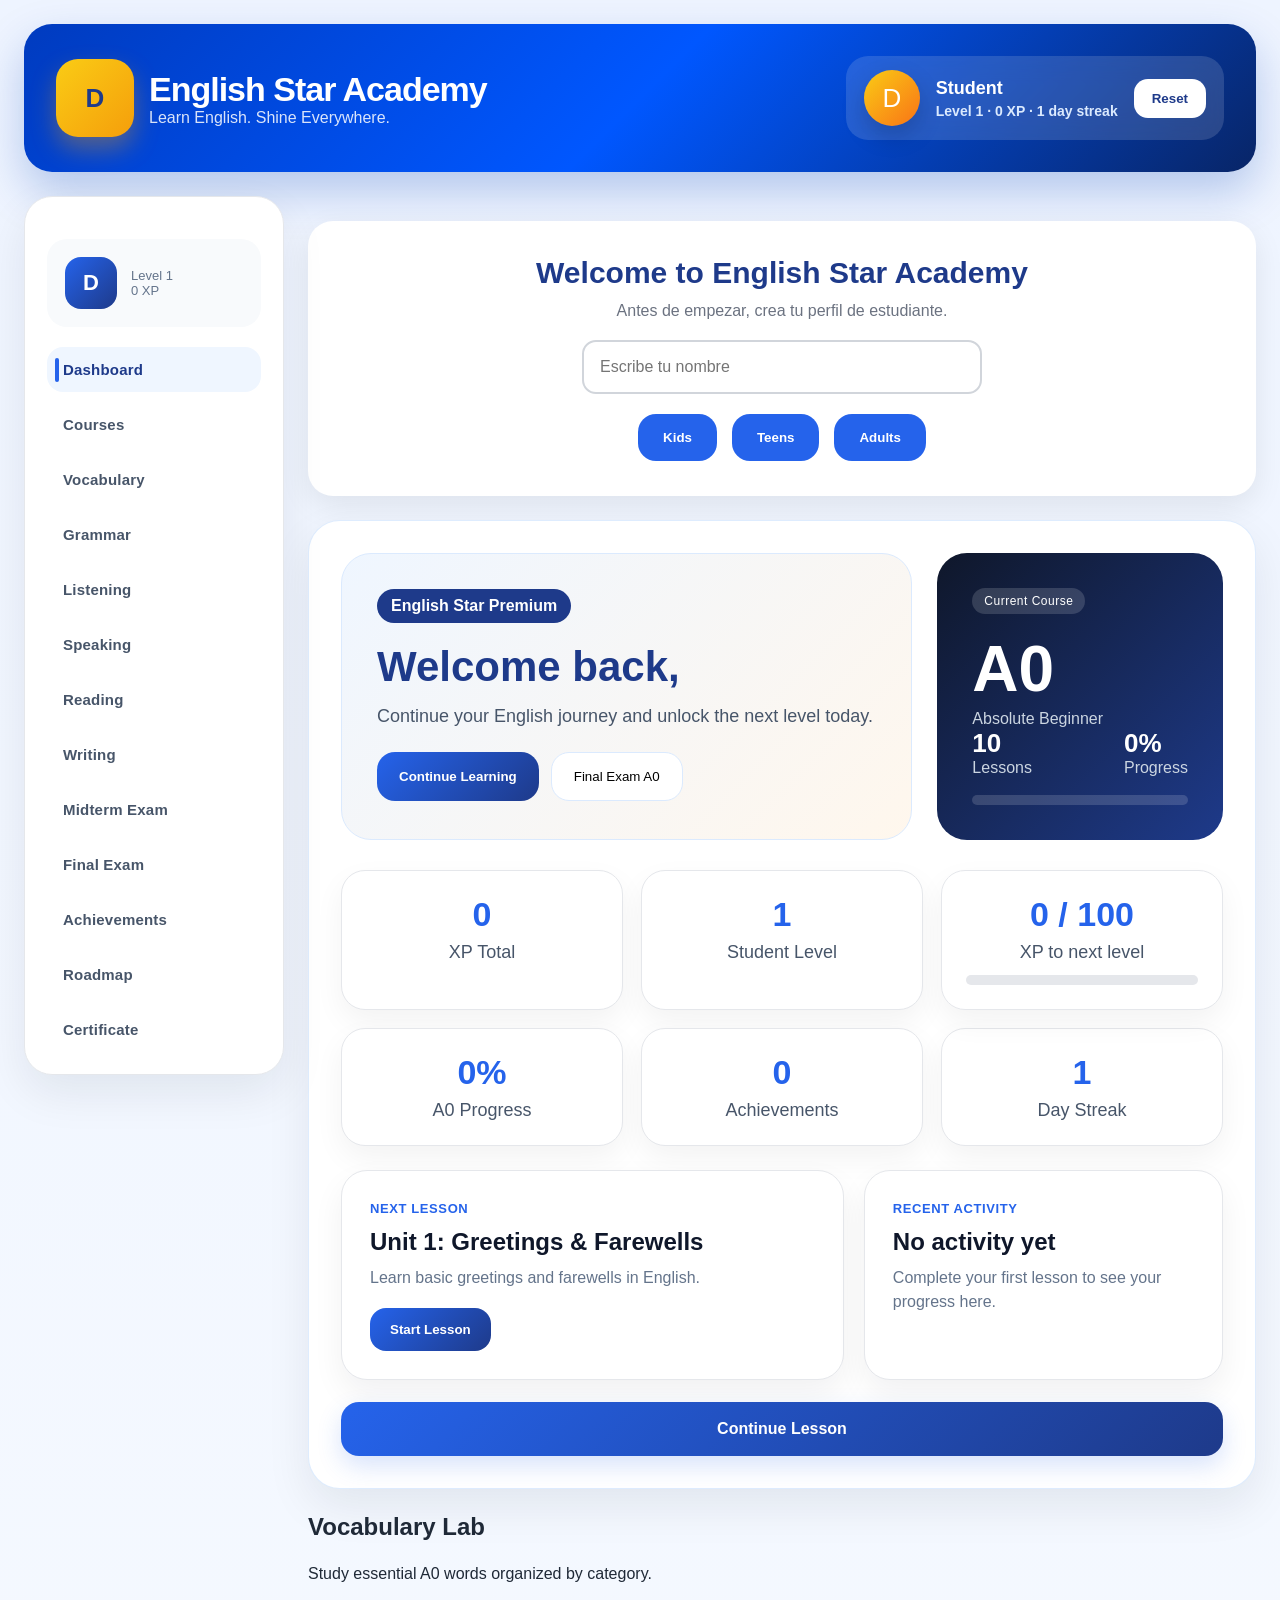
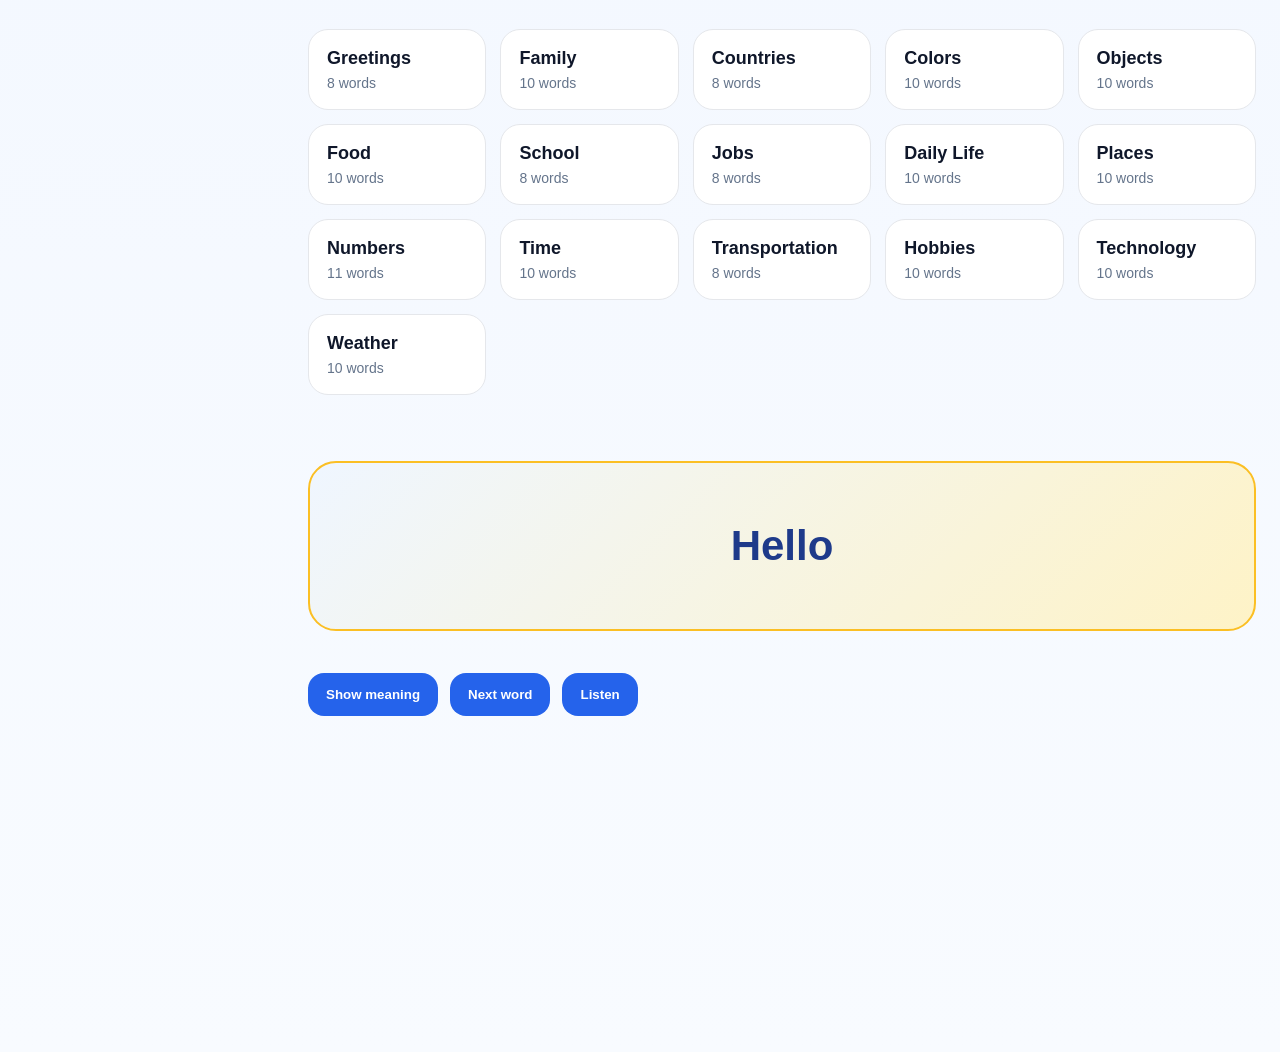
==== index-app.html @ e715fede "Maintenance Page" ====
<!DOCTYPE html>
<html lang="es">
<head>
  <meta charset="UTF-8">
  <meta name="viewport" content="width=device-width, initial-scale=1.0">
  <title>English Star Academy</title>
  <link rel="stylesheet" href="css/style.css">
</head>

<body>

<div class="app">

  <header class="header premium-header">
    <div class="logo">
      <div class="logo-icon">D</div>
      <div>
        <h1>English Star Academy</h1>
        <p>Learn English. Shine Everywhere.</p>
      </div>
    </div>

    <div class="header-profile">
      <div class="header-avatar">D</div>
      <div class="header-info">
        <h3 id="headerName">Student</h3>
        <p>
          Level <span id="headerLevel">1</span> ·
          <span id="headerXp">0</span> XP ·
          <span id="headerStreak">1</span> day streak
        </p>
      </div>

      <button class="reset-btn" onclick="resetProgress()">Reset</button>
    </div>
  </header>

  <aside class="sidebar hidden" id="mainNav">
    <div class="sidebar-student">

  <div class="student-avatar">
    D
  </div>

  <div class="student-data">
    <h3 id="sidebarStudentName">
      Student
    </h3>

    <p>
      Level
      <span id="sidebarLevel">1</span>
    </p>

    <p>
      <span id="sidebarXp">0</span>
      XP
    </p>

  </div>

</div>

    <div class="sidebar-menu">
      <button class="nav-item active" onclick="showTab('dashboard', this)">Dashboard</button>
<button class="nav-item" onclick="showTab('mainContent', this)">Courses</button>
<button class="nav-item" onclick="showTab('vocabularySection', this)">Vocabulary</button>
<button class="nav-item" onclick="showTab('grammarSection', this)">Grammar</button>
<button class="nav-item" onclick="showTab('listeningSection', this)">Listening</button>
<button class="nav-item" onclick="showTab('speakingSection', this)">Speaking</button>
<button class="nav-item" onclick="showTab('readingSection', this)">Reading</button>
<button class="nav-item" onclick="showTab('writingSection', this)">Writing</button>
<button class="nav-item" onclick="showTab('midtermSection', this)">Midterm Exam</button>
<button class="nav-item" onclick="showTab('examSection', this)">Final Exam</button>
<button class="nav-item" onclick="showTab('achievementsSection', this)">Achievements</button>
<button class="nav-item" onclick="showTab('roadmapSection', this)">Roadmap</button>
<button class="nav-item" onclick="showTab('certificateSection', this)">Certificate</button>
    </div>
  </aside>

  <section class="welcome-card" id="welcomeCard">
    <h2>Welcome to English Star Academy</h2>
    <p>Antes de empezar, crea tu perfil de estudiante.</p>

    <input type="text" id="studentName" placeholder="Escribe tu nombre">

    <div class="profile-options">
      <button onclick="createProfile('Kids')">Kids</button>
      <button onclick="createProfile('Teens')">Teens</button>
      <button onclick="createProfile('Adults')">Adults</button>
    </div>
  </section>

  <section class="dashboard-pro hidden tab-section active" id="dashboard">
    <div class="hero-banner">
      <div class="hero-content">
        <span class="hero-badge">English Star Premium</span>

        <h2>
          Welcome back,
          <span id="heroStudentName">Student</span>
        </h2>

        <p>
          Continue your English journey and unlock the next level today.
        </p>

        <div class="hero-buttons">
          <button class="hero-btn-primary" onclick="showTab('mainContent')">
            Continue Learning
          </button>

          <button class="hero-btn-secondary" onclick="showTab('examSection')">
            Final Exam A0
          </button>
        </div>
      </div>

      <div class="hero-course-card">

  <span class="course-tag">
    Current Course
  </span>

  <h3>A0</h3>

  <p class="course-level">
    Absolute Beginner
  </p>

  <div class="course-info">
    <div>
      <strong>10</strong>
      <span>Lessons</span>
    </div>

    <div>
      <strong id="courseProgress">0%</strong>
      <span>Progress</span>
    </div>
  </div>

  <div class="course-bar">
    <div id="courseBarFill"></div>
  </div>

</div>
    </div>

    <div class="dashboard-grid">
      <div class="dash-card">
        <span id="xp">0</span>
        <p>XP Total</p>
      </div>

      <div class="dash-card">
        <span id="studentLevel">1</span>
        <p>Student Level</p>
      </div>

      <div class="dash-card xp-card">
        <span id="xpToNext">0 / 100</span>
        <p>XP to next level</p>
        <div class="mini-xp-bar">
          <div id="miniXpFill"></div>
        </div>
      </div>

      <div class="dash-card">
        <span id="progress">0%</span>
        <p>A0 Progress</p>
      </div>

      <div class="dash-card">
        <span id="medals">0</span>
        <p>Achievements</p>
      </div>

      <div class="dash-card">
        <span id="streak">1</span>
        <p>Day Streak</p>
      </div>
    </div>
<div class="dashboard-bottom">

  <div class="next-lesson-card">
    <span class="section-label">Next Lesson</span>
    <h3 id="nextLessonTitle">Unit 1: Greetings & Farewells</h3>
    <p id="nextLessonObjective">
      Aprender a saludar y despedirse en inglés.
    </p>

    <button onclick="openNextLesson()">
      Start Lesson
    </button>
  </div>

  <div class="activity-card">
    <span class="section-label">Recent Activity</span>
    <h3 id="activityTitle">No activity yet</h3>
    <p id="activityText">
      Complete your first lesson to see your progress here.
    </p>
  </div>

</div>
    <button class="continue-btn" onclick="openNextLesson()">
      Continue Lesson
    </button>
  </section>

  <main class="content hidden tab-section" id="mainContent">
    <section class="lessons" id="lessonList"></section>

    <section class="lesson-view" id="lessonView">
      <h2>Selecciona una unidad</h2>
      <p>Comienza con la primera unidad del Nivel A0.</p>
    </section>
  </main>

  <h2>Vocabulary Lab</h2>
<p>Study essential A0 words organized by category.</p>

<div class="vocabulary-categories" id="vocabularyCategories"></div>

<div class="flashcard" id="flashcard">
  <h3 id="flashEnglish">Hello</h3>
  <p id="flashSpanish" class="hidden">Hola</p>
</div>

<div class="flash-actions">
  <button onclick="showMeaning()">Show meaning</button>
  <button onclick="nextWord()">Next word</button>
  <button onclick="speak(currentWord.english)">Listen</button>
</div>

  <section class="grammar-section hidden tab-section" id="grammarSection">
    <h2>Grammar Lab</h2>
    <p>Estudia la gramática básica del Nivel A0 con ejemplos claros.</p>

    <div class="grammar-card">
      <h3 id="grammarUnit">Unit 1</h3>
      <h2 id="grammarTopic">Greetings</h2>
      <div id="grammarExamples"></div>

      <button class="grammar-btn" onclick="playGrammarExample()">
        Escuchar ejemplo
      </button>

      <button class="grammar-btn" onclick="nextGrammar()">
        Siguiente gramática
      </button>
    </div>
  </section>

  <section class="listening-section hidden tab-section" id="listeningSection">
    <h2>Listening Lab</h2>
    <p>Escucha mini conversaciones y responde preguntas.</p>

    <div class="listening-card">
      <h3 id="listeningTitle">Listening 1</h3>
      <p class="listening-script" id="listeningText">
        Hello. My name is Tom.
      </p>

      <button class="listen-btn" onclick="playListening()">
        Escuchar audio
      </button>

      <div class="listening-quiz">
        <h3 id="listeningQuestion">What is his name?</h3>
        <div id="listeningOptions"></div>
        <p id="listeningResult" class="result"></p>
      </div>
    </div>
  </section>

  <section class="speaking-section hidden tab-section" id="speakingSection">
    <h2>Speaking Lab</h2>
    <p>Practica tu pronunciación.</p>

    <div class="speaking-card">
      <h3>Pronuncia:</h3>

      <h2 id="speakingPhrase">
        Hello, my name is Tom.
      </h2>

      <button onclick="startSpeaking()">
        Iniciar micrófono
      </button>

      <p id="speechResult">
        Presiona el botón para comenzar.
      </p>
    </div>
  </section>

  <section class="reading-section hidden tab-section" id="readingSection">
    <h2>Reading Lab</h2>
    <p>Lee textos cortos y responde preguntas de comprensión.</p>

    <div class="reading-card">
      <h3 id="readingTitle">Reading 1</h3>

      <p class="reading-text" id="readingText">
        Hello. My name is Anna. I am a student.
      </p>

      <h3 id="readingQuestion">What is her name?</h3>
      <div id="readingOptions"></div>
      <p id="readingResult" class="result"></p>
    </div>
  </section>

  <section class="writing-section hidden tab-section" id="writingSection">
    <h2>Writing Lab</h2>
    <p>Practica escritura con ejercicios guiados.</p>

    <div class="writing-card">
      <h3 id="writingTitle">Writing 1</h3>

      <p id="writingPrompt">
        Complete: _____ morning.
      </p>

      <input
        type="text"
        id="writingInput"
        placeholder="Escribe tu respuesta aquí"
      >

      <button class="writing-btn" onclick="checkWritingAnswer()">
        Verificar
      </button>

      <p id="writingResult" class="result"></p>
    </div>
  </section>

  <section
class="tab-section hidden" id="midtermSection">

  <div class="section-header">
    <h2>Midterm Exam A0</h2>
    <p>
      Evaluate Units 1–7.
    </p>
  </div>

  <div id="midtermContainer"></div>
  <div class="midterm-summary">
  <button class="primary-btn" onclick="finishMidterm()">
    Finish Midterm
  </button>

  <h3 id="midtermFinalResult"></h3>
</div>
  <div class="midterm-summary">

  <button
  class="primary-btn"
  onclick="finishMidterm()">

    Finish Midterm

  </button>

  <h3 id="midtermFinalResult"></h3>

</div>

</section>

  <section class="exam-section hidden tab-section" id="examSection">
    <h2>Final Exam A0</h2>
    <p>Demuestra que dominas el nivel A0.</p>

    <div class="exam-card">
      <h3 id="examSkill">Vocabulary</h3>

      <p id="examQuestion">
        What does "Hello" mean?
      </p>

      <div id="examOptions"></div>

      <input
        type="text"
        id="examInput"
        class="hidden"
        placeholder="Escribe tu respuesta aquí"
      >

      <button class="exam-btn hidden" id="examCheckBtn" onclick="checkExamInput()">
        Verificar
      </button>

      <p id="examResult" class="result"></p>

      <button class="exam-btn" onclick="nextExamQuestion()">
        Siguiente pregunta
      </button>
    </div>

    <div class="exam-score" id="examScoreBox">
      Score: 0 / 0
    </div>
  </section>

  <section class="achievements hidden tab-section" id="achievementsSection">
    <h2>Achievements</h2>
    <p>Tus recompensas aparecerán aquí mientras avanzas.</p>

    <div class="medal-list" id="medalList">
      <div class="empty-medals">
        Todavía no tienes logros. Completa tu primera unidad.
      </div>
    </div>
  </section>

  <section class="level-roadmap hidden tab-section" id="roadmapSection">
    <h2>Learning Roadmap</h2>
    <p>Avanza desde cero hasta nivel avanzado.</p>

    <div class="roadmap-grid">
      <div class="roadmap-card active">
        <h3>A0</h3>
        <p>Absolute Beginner</p>
        <span>Disponible</span>
      </div>

      <div class="roadmap-card locked">
        <h3>A1</h3>
        <p>Beginner</p>
        <span>Bloqueado</span>
      </div>

      <div class="roadmap-card locked">
        <h3>A2</h3>
        <p>Elementary</p>
        <span>Bloqueado</span>
      </div>

      <div class="roadmap-card locked">
        <h3>B1</h3>
        <p>Intermediate</p>
        <span>Bloqueado</span>
      </div>

      <div class="roadmap-card locked">
        <h3>B2</h3>
        <p>Upper Intermediate</p>
        <span>Bloqueado</span>
      </div>

      <div class="roadmap-card locked">
        <h3>C1</h3>
        <p>Advanced</p>
        <span>Bloqueado</span>
      </div>
    </div>
  </section>

  <section class="certificate-section hidden tab-section" id="certificateSection">
    <h2>Certificate A0</h2>
    <p>Cuando completes el nivel A0, podrás generar tu certificado.</p>

    <div class="certificate-card" id="certificateCard">
      <h1>English Star Academy</h1>
      <h2>Certificate of Completion</h2>

      <p>This certificate is proudly presented to</p>

      <h3 id="certificateName">Student Name</h3>

      <p>for completing</p>

      <h2>Level A0 - Absolute Beginner</h2>

      <p class="certificate-date" id="certificateDate"></p>

      <h4>Learn English. Shine Everywhere.</h4>
    </div>

    <button class="certificate-btn" onclick="downloadCertificate()">
      Descargar certificado
    </button>
  </section>

</div>

<script src="levels/a0/vocabulary.js"></script>
<script src="levels/a0/grammar.js"></script>
<script src="levels/a0/audio.js"></script>
<script src="levels/a0/quizzes.js"></script>
<script src="levels/a0/lessons.js"></script>
<script src="js/script.js"></script>

</body>
</html>
---- css/style.css ----
* {
  margin: 0;
  padding: 0;
  box-sizing: border-box;
  font-family: 'Segoe UI', sans-serif;
}

body {
  background: #f4f7ff;
  color: #1f2937;
}

.app {
  max-width: 1200px;
  margin: auto;
  padding: 20px;
}

.header {
  background: linear-gradient(135deg,#1d4ed8,#1e3a8a);
  color: white;
  padding: 25px;
  border-radius: 24px;
  display: flex;
  justify-content: space-between;
  align-items: center;
}

.logo {
  display: flex;
  align-items: center;
  gap: 15px;
}

.logo-icon {
  width: 70px;
  height: 70px;
  background: #fbbf24;
  color: #1e3a8a;
  border-radius: 20px;
  display: grid;
  place-items: center;
  font-size: 26px;
  font-weight: bold;
}

.logo h1 {
  font-size: 30px;
}

.logo p {
  opacity: 0.85;
}

.hero {
  margin-top: 25px;
  background: white;
  padding: 30px;
  border-radius: 25px;
  box-shadow: 0 10px 30px rgba(0,0,0,0.08);
}

.hero h2 {
  font-size: 32px;
  color: #1e3a8a;
}

.hero p {
  margin-top: 10px;
  color: #6b7280;
}

.stats {
  display: grid;
  grid-template-columns: repeat(3, 1fr);
  gap: 15px;
  margin-top: 25px;
}

.stats div {
  background: #eef2ff;
  padding: 20px;
  border-radius: 18px;
  text-align: center;
}

.stats span {
  font-size: 28px;
  font-weight: bold;
  color: #2563eb;
}

.level-card {
  margin-top: 25px;
  background: #111827;
  color: white;
  padding: 25px;
  border-radius: 25px;
}

.progress-bar {
  margin-top: 15px;
  height: 14px;
  background: #374151;
  border-radius: 20px;
  overflow: hidden;
}

#progressFill {
  width: 0%;
  height: 100%;
  background: #fbbf24;
  transition: 0.4s;
}

.content {
  margin-top: 25px;
  display: grid;
  grid-template-columns: 350px 1fr;
  gap: 20px;
}

.lessons,
.lesson-view {
  background: white;
  padding: 25px;
  border-radius: 25px;
  box-shadow: 0 10px 30px rgba(0,0,0,0.08);
}

.lesson-btn {
  width: 100%;
  border: none;
  background: #f3f4f6;
  padding: 18px;
  margin-bottom: 12px;
  border-radius: 16px;
  text-align: left;
  cursor: pointer;
  transition: 0.3s;
}

.lesson-btn:hover {
  background: #dbeafe;
  transform: translateY(-2px);
}

.lesson-btn.completed {
  background: #dcfce7;
}

.lesson-btn.locked {
  background: #e5e7eb;
  opacity: 0.6;
  cursor: not-allowed;
}

.lesson-view h2 {
  color: #1e3a8a;
  margin-bottom: 10px;
}

.tag {
  display: inline-block;
  background: #dbeafe;
  color: #1e3a8a;
  padding: 8px 12px;
  border-radius: 12px;
  margin: 5px;
  font-weight: bold;
}

.audio-btn,
.action-btn {
  border: none;
  padding: 14px 20px;
  border-radius: 14px;
  margin-top: 15px;
  cursor: pointer;
  font-weight: bold;
}

.audio-btn {
  background: #fbbf24;
  color: #1e3a8a;
}

.action-btn {
  background: #2563eb;
  color: white;
}

.quiz {
  margin-top: 25px;
}

.option {
  display: block;
  width: 100%;
  padding: 15px;
  margin: 10px 0;
  background: #f3f4f6;
  border: 2px solid transparent;
  border-radius: 15px;
  cursor: pointer;
  text-align: left;
}

.option:hover {
  border-color: #2563eb;
}

.result {
  margin-top: 15px;
  font-weight: bold;
}

.medal-box {
  margin-top: 20px;
  background: #fffbeb;
  padding: 18px;
  border-radius: 18px;
  color: #92400e;
}

@media (max-width: 850px) {
  .content {
    grid-template-columns: 1fr;
  }

  .stats {
    grid-template-columns: 1fr;
  }

  .logo h1 {
    font-size: 22px;
  }
}

.hidden {
  display: none;
}

.reset-btn {
  border: none;
  background: white;
  color: #1e3a8a;
  padding: 12px 18px;
  border-radius: 14px;
  font-weight: bold;
  cursor: pointer;
}

.header {
  display: flex;
  justify-content: space-between;
  align-items: center;
}

.welcome-card {
  margin-top: 25px;
  background: white;
  padding: 35px;
  border-radius: 25px;
  box-shadow: 0 10px 30px rgba(0,0,0,0.08);
  text-align: center;
}

.welcome-card h2 {
  color: #1e3a8a;
  font-size: 30px;
}

.welcome-card p {
  color: #6b7280;
  margin: 12px 0 20px;
}

.welcome-card input {
  width: 100%;
  max-width: 400px;
  padding: 16px;
  border-radius: 14px;
  border: 2px solid #d1d5db;
  outline: none;
  font-size: 16px;
}

.profile-options {
  margin-top: 20px;
  display: flex;
  justify-content: center;
  gap: 15px;
  flex-wrap: wrap;
}

.profile-options button {
  border: none;
  background: #2563eb;
  color: white;
  padding: 16px 25px;
  border-radius: 18px;
  font-weight: bold;
  cursor: pointer;
  transition: 0.3s;
}

.profile-options button:hover {
  background: #1e3a8a;
  transform: translateY(-3px);
}

.dashboard-pro {
  margin-top: 25px;
  background: white;
  padding: 30px;
  border-radius: 28px;
  box-shadow: 0 15px 40px rgba(0,0,0,0.08);
}

.nova-card {
    background: linear-gradient(135deg,#fff7ed,#eff6ff);
    border-radius: 30px;
    padding: 35px;
    display: flex;
    align-items: center;
    gap: 25px;
    border: 1px solid #dbeafe;
    box-shadow: 0 18px 40px rgba(0,0,0,0.08);
}

.nova-avatar {
    width: 110px;
    height: 110px;
    border-radius: 28px;
    background: linear-gradient(135deg,#facc15,#f97316);
    display: flex;
    align-items: center;
    justify-content: center;
    font-size: 55px;
    box-shadow: 0 15px 35px rgba(250,204,21,0.3);
}

.nova-card h2 {
    font-size: 42px;
    color: #1e3a8a;
}

.nova-message {
    font-size: 20px;
    color: #92400e;
    font-weight: bold;
}

.dashboard-grid {
  margin-top: 22px;
  display: grid;
  grid-template-columns: repeat(4, 1fr);
  gap: 18px;
}

.dash-card {
    background: white;
    border-radius: 24px;
    padding: 28px;
    border: 1px solid #e5e7eb;
    box-shadow: 0 12px 30px rgba(0,0,0,0.05);
    text-align: center;
    transition: 0.3s;
}

.dash-card:hover {
    transform: translateY(-5px);
    box-shadow: 0 18px 40px rgba(0,0,0,0.08);
}

.dash-card span {
    font-size: 48px;
    font-weight: 800;
    color: #2563eb;
    display: block;
    margin-bottom: 8px;
}

.dash-card p {
    font-size: 18px;
    color: #475569;
}

.continue-btn {
  margin-top: 22px;
  width: 100%;
  border: none;
  background: linear-gradient(135deg, #2563eb, #1e3a8a);
  color: white;
  padding: 18px;
  border-radius: 18px;
  font-weight: bold;
  cursor: pointer;
  font-size: 16px;
}

.continue-btn:hover {
  transform: translateY(-2px);
}

@media (max-width: 850px) {
  .dashboard-grid {
    grid-template-columns: 1fr 1fr;
  }

  .nova-card {
    flex-direction: column;
    text-align: center;
  }
}

.achievements {
  margin-top: 25px;
  background: white;
  padding: 28px;
  border-radius: 28px;
  box-shadow: 0 15px 40px rgba(0,0,0,0.08);
}

.achievements h2 {
  color: #1e3a8a;
  margin-bottom: 8px;
}

.achievements p {
  color: #6b7280;
  margin-bottom: 18px;
}

.medal-list {
  display: grid;
  grid-template-columns: repeat(3, 1fr);
  gap: 15px;
}

.medal-item {
  background: linear-gradient(135deg, #fffbeb, #fef3c7);
  padding: 18px;
  border-radius: 20px;
  border: 1px solid #fde68a;
  color: #92400e;
  font-weight: bold;
}

.empty-medals {
  background: #f3f4f6;
  padding: 18px;
  border-radius: 18px;
  color: #6b7280;
  grid-column: 1 / -1;
}

@media (max-width: 850px) {
  .medal-list {
    grid-template-columns: 1fr;
  }
}

.level-roadmap {
  margin-top: 25px;
  background: white;
  padding: 28px;
  border-radius: 28px;
  box-shadow: 0 15px 40px rgba(0,0,0,0.08);
}

.level-roadmap h2 {
  color: #1e3a8a;
  margin-bottom: 8px;
}

.level-roadmap p {
  color: #6b7280;
  margin-bottom: 18px;
}

.roadmap-grid {
  display: grid;
  grid-template-columns: repeat(3, 1fr);
  gap: 18px;
}

.roadmap-card {
  padding: 22px;
  border-radius: 22px;
  border: 1px solid #e5e7eb;
  background: #f8fafc;
}

.roadmap-card h3 {
  color: #1e3a8a;
  margin-bottom: 8px;
}

.roadmap-card span {
  display: inline-block;
  margin-top: 10px;
  background: #e5e7eb;
  color: #374151;
  padding: 7px 12px;
  border-radius: 999px;
  font-size: 13px;
  font-weight: bold;
}

.roadmap-card.active {
  background: linear-gradient(135deg, #eff6ff, #fef3c7);
  border-color: #fbbf24;
}

.roadmap-card.active span {
  background: #fbbf24;
  color: #1e3a8a;
}

.roadmap-card.locked {
  opacity: 0.65;
}

@media (max-width: 850px) {
  .roadmap-grid {
    grid-template-columns: 1fr;
  }
}

.main-nav {
    margin-top: 20px;
    background: white;
    padding: 18px;
    border-radius: 24px;
    box-shadow: 0 12px 35px rgba(0,0,0,0.08);
    display: flex;
    gap: 12px;
    overflow-x: auto;
    align-items: center;
}

.main-nav a,
.main-nav button {
    text-decoration: none;
    background: #f8fafc;
    color: #1e3a8a;
    padding: 14px 20px;
    border-radius: 16px;
    font-weight: 700;
    white-space: nowrap;
    transition: all 0.3s ease;
    border: 1px solid #e5e7eb;
    cursor: pointer;
}

.main-nav a:hover {
  background: #2563eb;
  color: white;
}

.vocabulary-section {
  margin-top: 25px;
  background: white;
  padding: 28px;
  border-radius: 28px;
  box-shadow: 0 15px 40px rgba(0,0,0,0.08);
}

.vocabulary-section h2 {
  color: #1e3a8a;
}

.vocabulary-section p {
  color: #6b7280;
  margin-top: 8px;
}

.flashcard {
  margin-top: 20px;
  min-height: 170px;
  background: linear-gradient(135deg, #eff6ff, #fef3c7);
  border: 2px solid #fbbf24;
  border-radius: 28px;
  display: grid;
  place-items: center;
  text-align: center;
  padding: 25px;
}

.flashcard h3 {
  font-size: 42px;
  color: #1e3a8a;
}

.flashcard p {
  font-size: 28px;
  color: #92400e;
  font-weight: bold;
}

.flash-actions {
  margin-top: 18px;
  display: flex;
  gap: 12px;
  flex-wrap: wrap;
}

.flash-actions button {
  border: none;
  background: #2563eb;
  color: white;
  padding: 14px 18px;
  border-radius: 16px;
  font-weight: bold;
  cursor: pointer;
}

.flash-actions button:hover {
  background: #1e3a8a;
}

.listening-section {
  margin-top: 25px;
  background: white;
  padding: 28px;
  border-radius: 28px;
  box-shadow: 0 15px 40px rgba(0,0,0,0.08);
}

.listening-section h2 {
  color: #1e3a8a;
}

.listening-section p {
  color: #6b7280;
  margin-top: 8px;
}

.listening-card {
  margin-top: 20px;
  background: linear-gradient(135deg, #eff6ff, #f8fafc);
  padding: 25px;
  border-radius: 24px;
  border: 1px solid #dbeafe;
}

.listening-script {
  background: white;
  padding: 18px;
  border-radius: 18px;
  font-size: 20px;
  color: #1f2937 !important;
  margin: 15px 0;
}

.listen-btn {
  border: none;
  background: #fbbf24;
  color: #1e3a8a;
  padding: 14px 20px;
  border-radius: 16px;
  font-weight: bold;
  cursor: pointer;
}

.listening-quiz {
  margin-top: 22px;
}

.listening-option {
  display: block;
  width: 100%;
  padding: 15px;
  margin-top: 10px;
  background: white;
  border: 2px solid #e5e7eb;
  border-radius: 16px;
  cursor: pointer;
  text-align: left;
  font-weight: bold;
}

.listening-option:hover {
  border-color: #2563eb;
}

.speaking-section {
  margin-top: 25px;
  background: white;
  padding: 28px;
  border-radius: 28px;
  box-shadow: 0 15px 40px rgba(0,0,0,0.08);
}

.speaking-card {
  margin-top: 20px;
  padding: 25px;
  border-radius: 24px;
  background: linear-gradient(135deg,#ecfeff,#eff6ff);
}

.speaking-card h2 {
  color: #1e3a8a;
  margin: 15px 0;
}

.speaking-card button {
  border: none;
  background: #2563eb;
  color: white;
  padding: 14px 18px;
  border-radius: 16px;
  cursor: pointer;
  font-weight: bold;
}

.certificate-section {
  margin-top: 25px;
  background: white;
  padding: 28px;
  border-radius: 28px;
  box-shadow: 0 15px 40px rgba(0,0,0,0.08);
}

.certificate-section h2 {
  color: #1e3a8a;
}

.certificate-card {
  margin-top: 20px;
  background: linear-gradient(135deg, #eff6ff, #fffbeb);
  border: 4px solid #fbbf24;
  border-radius: 28px;
  padding: 40px;
  text-align: center;
  color: #1e3a8a;
}

.certificate-card h1 {
  font-size: 34px;
  margin-bottom: 10px;
}

.certificate-card h3 {
  font-size: 32px;
  color: #92400e;
  margin: 18px 0;
}

.certificate-date {
  margin-top: 20px;
  font-weight: bold;
}

.certificate-btn {
  margin-top: 18px;
  border: none;
  background: #2563eb;
  color: white;
  padding: 15px 22px;
  border-radius: 16px;
  font-weight: bold;
  cursor: pointer;
}

.certificate-btn:hover {
  background: #1e3a8a;
}

@media print {
  body * {
    visibility: hidden;
  }

  #certificateCard,
  #certificateCard * {
    visibility: visible;
  }

  #certificateCard {
    position: absolute;
    left: 0;
    top: 0;
    width: 100%;
  }
}

.xp-card {
  position: relative;
}

.mini-xp-bar {
  margin-top: 12px;
  height: 10px;
  background: #e5e7eb;
  border-radius: 999px;
  overflow: hidden;
}

#miniXpFill {
  height: 100%;
  width: 0%;
  background: #fbbf24;
  transition: 0.4s;
}

.lesson-view h3 {
  margin-top: 22px;
  color: #1e3a8a;
}

.lesson-view ul {
  margin-top: 10px;
  padding-left: 22px;
}

.lesson-view li {
  margin-bottom: 8px;
}

.reading-box {
  background: #f8fafc;
  padding: 18px;
  border-radius: 18px;
  border-left: 5px solid #2563eb;
  color: #1f2937 !important;
  font-size: 18px;
}

.grammar-section {
  margin-top: 25px;
  background: white;
  padding: 28px;
  border-radius: 28px;
  box-shadow: 0 15px 40px rgba(0,0,0,0.08);
}

.grammar-section h2 {
  color: #1e3a8a;
}

.grammar-section p {
  color: #6b7280;
  margin-top: 8px;
}

.grammar-card {
  margin-top: 20px;
  padding: 25px;
  border-radius: 24px;
  background: linear-gradient(135deg, #f8fafc, #eff6ff);
  border: 1px solid #dbeafe;
}

.grammar-example {
  background: white;
  padding: 15px;
  border-radius: 16px;
  margin-top: 10px;
  font-weight: bold;
  color: #1f2937;
}

.grammar-btn {
  margin-top: 15px;
  margin-right: 10px;
  border: none;
  background: #2563eb;
  color: white;
  padding: 14px 18px;
  border-radius: 16px;
  font-weight: bold;
  cursor: pointer;
}

.grammar-btn:hover {
  background: #1e3a8a;
}
.reading-section {
  margin-top: 25px;
  background: white;
  padding: 28px;
  border-radius: 28px;
  box-shadow: 0 15px 40px rgba(0,0,0,0.08);
}

.reading-section h2 {
  color: #1e3a8a;
}

.reading-section p {
  color: #6b7280;
  margin-top: 8px;
}

.reading-card {
  margin-top: 20px;
  padding: 25px;
  border-radius: 24px;
  background: linear-gradient(135deg, #f8fafc, #eff6ff);
  border: 1px solid #dbeafe;
}

.reading-text {
  background: white;
  padding: 18px;
  border-radius: 18px;
  color: #1f2937 !important;
  font-size: 20px;
  line-height: 1.6;
  margin: 15px 0;
}

.reading-option {
  display: block;
  width: 100%;
  padding: 15px;
  margin-top: 10px;
  background: white;
  border: 2px solid #e5e7eb;
  border-radius: 16px;
  cursor: pointer;
  text-align: left;
  font-weight: bold;
}

.reading-option:hover {
  border-color: #2563eb;
}
.tab-section {
  display: none;
}

.tab-section.active {
  display: block;
}

.main-nav button {
  border: none;
  background: #f3f4f6;
  color: #1e3a8a;
  padding: 12px 16px;
  border-radius: 14px;
  font-weight: bold;
  white-space: nowrap;
  cursor: pointer;
  transition: 0.3s;
}

.main-nav button:hover {
  background: #2563eb;
  color: white;
}
.module-box {
  margin-bottom: 22px;
  padding: 18px;
  background: #f8fafc;
  border-radius: 22px;
  border: 1px solid #e5e7eb;
}

.module-box h3 {
  color: #1e3a8a;
  margin-bottom: 14px;
}

.writing-section {
  margin-top: 25px;
  background: white;
  padding: 28px;
  border-radius: 28px;
  box-shadow: 0 15px 40px rgba(0,0,0,0.08);
}

.writing-section h2 {
  color: #1e3a8a;
}

.writing-section p {
  color: #6b7280;
  margin-top: 8px;
}

.writing-card {
  margin-top: 20px;
  padding: 25px;
  border-radius: 24px;
  background: linear-gradient(135deg, #f8fafc, #eff6ff);
  border: 1px solid #dbeafe;
}

#writingPrompt {
  background: white;
  padding: 18px;
  border-radius: 18px;
  color: #1f2937;
  font-size: 20px;
  font-weight: bold;
  margin: 15px 0;
}

#writingInput {
  width: 100%;
  padding: 16px;
  border-radius: 16px;
  border: 2px solid #e5e7eb;
  outline: none;
  font-size: 16px;
}

#writingInput:focus {
  border-color: #2563eb;
}

.writing-btn {
  margin-top: 15px;
  border: none;
  background: #2563eb;
  color: white;
  padding: 14px 18px;
  border-radius: 16px;
  font-weight: bold;
  cursor: pointer;
}

.writing-btn:hover {
  background: #1e3a8a;
}
.exam-section {
  margin-top: 25px;
  background: white;
  padding: 28px;
  border-radius: 28px;
  box-shadow: 0 15px 40px rgba(0,0,0,0.08);
}

.exam-section h2 {
  color: #1e3a8a;
}

.exam-card {
  margin-top: 20px;
  padding: 25px;
  border-radius: 24px;
  background: linear-gradient(135deg, #f8fafc, #eff6ff);
  border: 1px solid #dbeafe;
}

#examQuestion {
  background: white;
  padding: 18px;
  border-radius: 18px;
  color: #1f2937;
  font-size: 20px;
  font-weight: bold;
  margin: 15px 0;
}

.exam-option {
  display: block;
  width: 100%;
  padding: 15px;
  margin-top: 10px;
  background: white;
  border: 2px solid #e5e7eb;
  border-radius: 16px;
  cursor: pointer;
  text-align: left;
  font-weight: bold;
}

.exam-option:hover {
  border-color: #2563eb;
}

#examInput {
  width: 100%;
  padding: 16px;
  border-radius: 16px;
  border: 2px solid #e5e7eb;
  outline: none;
  font-size: 16px;
}

.exam-btn {
  margin-top: 15px;
  margin-right: 10px;
  border: none;
  background: #2563eb;
  color: white;
  padding: 14px 18px;
  border-radius: 16px;
  font-weight: bold;
  cursor: pointer;
}

.exam-score {
  margin-top: 18px;
  background: #fffbeb;
  color: #92400e;
  padding: 18px;
  border-radius: 18px;
  font-weight: bold;
}

/* =========================
   PREMIUM DESIGN V2
========================= */

body {
  background: linear-gradient(180deg, #eef4ff 0%, #f8fbff 100%);
}

.app {
  max-width: 1350px;
  padding: 28px;
}

/* HEADER PREMIUM */
.header {
  background: linear-gradient(135deg, #003bbf, #0057ff, #082567);
  padding: 32px;
  border-radius: 28px;
  box-shadow: 0 20px 45px rgba(0, 64, 180, 0.25);
}

.logo-icon {
  width: 78px;
  height: 78px;
  border-radius: 22px;
  background: linear-gradient(135deg, #facc15, #f59e0b);
  box-shadow: 0 12px 25px rgba(245, 158, 11, 0.35);
}

.logo h1 {
  font-size: 34px;
  letter-spacing: -1px;
}

/* NAV PREMIUM */
.main-nav {
  margin-top: -10px;
  background: white;
  padding: 18px;
  border-radius: 0 0 28px 28px;
  box-shadow: 0 18px 35px rgba(15, 23, 42, 0.12);
  display: flex;
  gap: 12px;
  overflow-x: auto;
}

.main-nav button,
.main-nav a {
  border: 1px solid #dbeafe;
  background: #ffffff;
  color: #1e3a8a;
  padding: 14px 20px;
  border-radius: 16px;
  font-weight: 800;
  min-width: 120px;
  cursor: pointer;
  box-shadow: 0 8px 18px rgba(30, 58, 138, 0.06);
}

.main-nav button:hover,
.main-nav a:hover {
  background: #2563eb;
  color: white;
  transform: translateY(-2px);
}

/* CARDS PREMIUM */
.dashboard-pro,
.achievements,
.level-roadmap,
.vocabulary-section,
.listening-section,
.grammar-section,
.reading-section,
.writing-section,
.speaking-section,
.exam-section,
.content,
.lesson-view,
.lessons {
  border-radius: 30px;
  box-shadow: 0 18px 45px rgba(15, 23, 42, 0.08);
  border: 1px solid rgba(219, 234, 254, 0.9);
}

/* LEVEL CARD */
.level-card {
  background: linear-gradient(135deg, #061b45, #0f2f6f);
  border-radius: 30px;
  padding: 34px;
  box-shadow: 0 22px 45px rgba(6, 27, 69, 0.28);
}

.progress-bar {
  height: 18px;
  background: rgba(255,255,255,0.18);
}

#progressFill {
  background: linear-gradient(90deg, #facc15, #22c55e);
}

/* MODULES PREMIUM */
.module-box {
  background: linear-gradient(135deg, #ffffff, #f8fbff);
  border: 2px solid #dbeafe;
  border-radius: 26px;
  padding: 24px;
  margin-bottom: 24px;
}

.module-box h3 {
  font-size: 20px;
  margin-bottom: 18px;
}

.lesson-btn {
  background: white;
  border: 1px solid #e5e7eb;
  border-radius: 18px;
  padding: 18px;
  box-shadow: 0 8px 18px rgba(15, 23, 42, 0.05);
}

.lesson-btn:hover {
  background: #eff6ff;
  transform: translateY(-3px);
}

.lesson-btn.completed {
  background: linear-gradient(135deg, #dcfce7, #f0fdf4);
  border-color: #86efac;
}

.lesson-btn.locked {
  background: #f1f5f9;
  opacity: 0.7;
}

/* ROADMAP PREMIUM */
.roadmap-card {
  border-radius: 24px;
  padding: 26px;
  background: white;
  box-shadow: 0 10px 25px rgba(15, 23, 42, 0.06);
}

.roadmap-card.active {
  background: linear-gradient(135deg, #fff7ed, #eff6ff);
  border: 2px solid #fbbf24;
}

/* BUTTONS */
.action-btn,
.audio-btn,
.continue-btn,
.grammar-btn,
.listen-btn,
.writing-btn,
.exam-btn {
  border-radius: 18px;
  box-shadow: 0 10px 25px rgba(37, 99, 235, 0.18);
}
.main-nav {
  scrollbar-width: none;
}

.main-nav::-webkit-scrollbar {
  display: none;
}

.dashboard-grid {
  grid-template-columns: repeat(5, 1fr);
}

@media (max-width: 1000px) {
  .dashboard-grid {
    grid-template-columns: repeat(2, 1fr);
  }
}
.main-nav {
  flex-wrap: wrap;
  overflow-x: visible;
  justify-content: center;
}

.main-nav button {
  min-width: 135px;
}
/* PREMIUM HEADER WITH PROFILE */

.premium-header {
  display: flex;
  justify-content: space-between;
  align-items: center;
  gap: 28px;
}

.top-profile {
  display: flex;
  align-items: center;
  gap: 16px;
  background: rgba(255,255,255,0.14);
  padding: 14px 18px;
  border-radius: 22px;
  backdrop-filter: blur(10px);
}

.profile-avatar {
  width: 58px;
  height: 58px;
  border-radius: 50%;
  background: linear-gradient(135deg, #facc15, #f97316);
  display: grid;
  place-items: center;
  font-size: 28px;
  box-shadow: 0 10px 25px rgba(0,0,0,0.18);
}

.profile-info h3 {
  color: white;
  font-size: 18px;
  margin-bottom: 4px;
}

.profile-info p {
  color: #dbeafe;
  font-weight: bold;
}

@media (max-width: 850px) {
  .premium-header {
    flex-direction: column;
    align-items: flex-start;
  }

  .top-profile {
    width: 100%;
    justify-content: space-between;
  }
}

/* PREMIUM HOME DASHBOARD */

.dashboard-pro {
  background: white;
  padding: 32px;
  border-radius: 32px;
}

.hero-dashboard {
  display: grid;
  grid-template-columns: 1.7fr 0.8fr;
  gap: 28px;
  align-items: stretch;
}

.hero-left {
  background: linear-gradient(135deg, #eff6ff, #fff7ed);
  border-radius: 28px;
  padding: 36px;
  border: 1px solid #dbeafe;
}

.premium-badge {
  display: inline-block;
  background: #1e3a8a;
  color: white;
  padding: 9px 14px;
  border-radius: 999px;
  font-weight: 800;
  margin-bottom: 18px;
}

.hero-left h2 {
  color: #1e3a8a;
  font-size: 38px;
  margin-bottom: 8px;
}

.hero-description {
  max-width: 650px;
  font-size: 18px;
  line-height: 1.6;
  color: #475569 !important;
  margin-top: 18px;
}

.hero-actions {
  margin-top: 24px;
  display: flex;
  gap: 14px;
  flex-wrap: wrap;
}

.primary-cta,
.secondary-cta {
  border: none;
  padding: 16px 22px;
  border-radius: 18px;
  font-weight: 800;
  cursor: pointer;
}

.primary-cta {
  background: linear-gradient(135deg, #2563eb, #1e3a8a);
  color: white;
  box-shadow: 0 14px 30px rgba(37,99,235,0.25);
}

.secondary-cta {
  background: white;
  color: #1e3a8a;
  border: 1px solid #dbeafe;
}

.hero-right {
  background: linear-gradient(135deg, #0f172a, #1e3a8a);
  border-radius: 28px;
  padding: 30px;
  display: grid;
  place-items: center;
  color: white;
}

.nova-premium {
  text-align: center;
}

.nova-big {
  width: 110px;
  height: 110px;
  border-radius: 30px;
  background: linear-gradient(135deg, #facc15, #f97316);
  display: grid;
  place-items: center;
  font-size: 55px;
  margin: 0 auto 18px;
  box-shadow: 0 18px 35px rgba(250,204,21,0.25);
}

.nova-premium h3 {
  font-size: 26px;
  margin-bottom: 8px;
}

.premium-stats {
  margin-top: 26px;
  grid-template-columns: repeat(6, 1fr);
}

.dash-card {
  background: #ffffff;
  border: 1px solid #e5e7eb;
  border-radius: 24px;
  padding: 24px;
}

.dash-card span {
  font-size: 34px;
}

@media (max-width: 1000px) {
  .hero-dashboard {
    grid-template-columns: 1fr;
  }

  .premium-stats {
    grid-template-columns: repeat(2, 1fr);
  }
}

.header-profile {
  display: flex;
  align-items: center;
  gap: 16px;
  background: rgba(255,255,255,0.14);
  padding: 14px 18px;
  border-radius: 22px;
  backdrop-filter: blur(12px);
}

.header-avatar {
  width: 56px;
  height: 56px;
  border-radius: 50%;
  background: linear-gradient(135deg, #facc15, #f97316);
  display: grid;
  place-items: center;
  font-size: 26px;
  box-shadow: 0 10px 25px rgba(0,0,0,0.18);
}

.header-info h3 {
  color: white;
  font-size: 18px;
  margin-bottom: 4px;
}

.header-info p {
  color: #dbeafe;
  font-weight: 700;
  font-size: 14px;
}
.hero-banner {
    display: grid;
    grid-template-columns: 2fr 1fr;
    gap: 25px;
    margin-bottom: 30px;
}

.hero-content {
    background: linear-gradient(
        135deg,
        #eff6ff,
        #fff7ed
    );

    padding: 35px;
    border-radius: 30px;

    border: 1px solid #dbeafe;
}

.hero-badge {
    display: inline-block;

    background: #1e3a8a;
    color: white;

    padding: 8px 14px;

    border-radius: 999px;

    font-weight: bold;
}

.hero-content h2 {
    margin-top: 20px;

    font-size: 42px;

    color: #1e3a8a;
}

.hero-content p {
    margin-top: 15px;

    font-size: 18px;

    color: #475569;
}

.hero-buttons {
    margin-top: 25px;

    display: flex;
    gap: 12px;
}

.hero-btn-primary {
    background: linear-gradient(
        135deg,
        #2563eb,
        #1e3a8a
    );

    color: white;

    border: none;

    padding: 16px 22px;

    border-radius: 18px;

    font-weight: bold;

    cursor: pointer;
}

.hero-btn-secondary {
    background: white;

    border: 1px solid #dbeafe;

    padding: 16px 22px;

    border-radius: 18px;

    cursor: pointer;
}

.hero-character {
    background: linear-gradient(
        135deg,
        #0f172a,
        #1e3a8a
    );

    color: white;

    border-radius: 30px;

    display: flex;
    flex-direction: column;

    align-items: center;
    justify-content: center;

    padding: 30px;
}

.hero-circle {
    width: 100px;
    height: 100px;

    border-radius: 25px;

    background: linear-gradient(
        135deg,
        #facc15,
        #f97316
    );

    display: flex;
    align-items: center;
    justify-content: center;

    font-size: 50px;

    margin-bottom: 15px;
}

/* PREMIUM COURSE MODULES */

.lessons {
  background: white;
  padding: 32px;
  border-radius: 32px;
}

.lessons > h2 {
  font-size: 34px;
  color: #1e3a8a;
}

.lessons > p {
  color: #64748b;
  font-size: 17px;
}

.module-box {
  background: linear-gradient(135deg, #ffffff, #f8fbff);
  border: 2px solid #dbeafe;
  border-radius: 30px;
  padding: 28px;
  margin-top: 25px;
  box-shadow: 0 16px 35px rgba(15, 23, 42, 0.07);
}

.module-box:nth-child(2) {
  border-color: #93c5fd;
}

.module-box:nth-child(3) {
  border-color: #86efac;
}

.module-box:nth-child(4) {
  border-color: #c4b5fd;
}

.module-box h3 {
  font-size: 24px;
  color: #1e3a8a;
  margin-bottom: 18px;
}

.lesson-btn {
  background: white;
  border: 1px solid #e5e7eb;
  border-radius: 20px;
  padding: 20px;
  margin-bottom: 14px;
  box-shadow: 0 10px 24px rgba(15, 23, 42, 0.05);
  transition: 0.3s;
}

.lesson-btn:hover {
  transform: translateY(-4px);
  border-color: #2563eb;
  background: #eff6ff;
}

.lesson-btn strong {
  font-size: 16px;
  color: #0f172a;
}

.lesson-btn small {
  display: inline-block;
  margin-top: 8px;
  padding: 6px 10px;
  border-radius: 999px;
  background: #eef2ff;
  color: #1e3a8a;
  font-weight: 700;
}

.lesson-btn.completed {
  background: linear-gradient(135deg, #dcfce7, #f0fdf4);
  border-color: #86efac;
}

.lesson-btn.locked {
  background: #f1f5f9;
  opacity: 0.65;
}
.lesson-card-content {
  display: flex;
  justify-content: space-between;
  align-items: center;
  gap: 14px;
}

.lesson-card-content p {
  margin-top: 6px;
  color: #64748b;
  font-size: 14px;
}

.status-pill {
  padding: 8px 12px;
  border-radius: 999px;
  font-size: 13px;
  font-weight: 800;
  white-space: nowrap;
}

.status-pill.available {
  background: #eff6ff;
  color: #1e3a8a;
}

.status-pill.completed {
  background: #dcfce7;
  color: #166534;
}

.status-pill.locked {
  background: #e5e7eb;
  color: #475569;
}
.lesson-card-content {
  display: flex;
  justify-content: space-between;
  align-items: center;
  gap: 14px;
}

.lesson-card-content p {
  margin-top: 6px;
  color: #64748b;
  font-size: 14px;
}

.status-pill {
  padding: 8px 12px;
  border-radius: 999px;
  font-size: 13px;
  font-weight: 800;
  white-space: nowrap;
}

.status-pill.available {
  background: #eff6ff;
  color: #1e3a8a;
}

.status-pill.completed {
  background: #dcfce7;
  color: #166534;
}

.status-pill.locked {
  background: #e5e7eb;
  color: #475569;
}

/* PREMIUM ACHIEVEMENTS */

.medal-list {
  display: grid;
  grid-template-columns: repeat(auto-fit,minmax(220px,1fr));
  gap: 18px;
}

.medal-item {
  background: linear-gradient(
      135deg,
      #fff7ed,
      #fffbeb
  );

  border: 1px solid #fcd34d;

  border-radius: 24px;

  padding: 22px;

  text-align: center;

  box-shadow: 0 12px 25px rgba(251,191,36,0.15);

  transition: 0.3s;
}

.medal-item:hover {
  transform: translateY(-5px);
}

.medal-item h3 {
  font-size: 20px;
  color: #92400e;
}

.medal-icon {
  font-size: 50px;
  margin-bottom: 12px;
}

.empty-medals {
  text-align: center;
  padding: 40px;
  background: #f8fafc;
  border-radius: 24px;
}
/* PREMIUM ROADMAP */

.level-roadmap {
  background: white;
  padding: 34px;
  border-radius: 32px;
}

.level-roadmap h2 {
  font-size: 34px;
  color: #1e3a8a;
}

.level-roadmap > p {
  color: #64748b;
  font-size: 17px;
  margin-bottom: 28px;
}

.roadmap-grid {
  display: grid;
  grid-template-columns: repeat(6, 1fr);
  gap: 16px;
}

.roadmap-card {
  position: relative;
  background: #ffffff;
  border: 2px solid #e5e7eb;
  border-radius: 26px;
  padding: 26px 18px;
  text-align: center;
  box-shadow: 0 14px 30px rgba(15, 23, 42, 0.06);
  transition: 0.3s;
}

.roadmap-card:hover {
  transform: translateY(-5px);
}

.roadmap-card h3 {
  font-size: 28px;
  margin-bottom: 10px;
  color: #1e3a8a;
}

.roadmap-card p {
  color: #64748b;
  font-weight: 600;
}

.roadmap-card span {
  display: inline-block;
  margin-top: 16px;
  padding: 8px 12px;
  border-radius: 999px;
  font-size: 13px;
  font-weight: 800;
  background: #e5e7eb;
  color: #475569;
}

.roadmap-card.active {
  background: linear-gradient(135deg, #eff6ff, #fff7ed);
  border-color: #facc15;
  box-shadow: 0 18px 40px rgba(250, 204, 21, 0.18);
}

.roadmap-card.active span {
  background: #facc15;
  color: #1e3a8a;
}

.roadmap-card.locked {
  opacity: 0.65;
  filter: grayscale(0.4);
}

@media (max-width: 1000px) {
  .roadmap-grid {
    grid-template-columns: repeat(2, 1fr);
  }
}
/* PROFESSIONAL SIDEBAR LAYOUT */

.app {
  max-width: 1500px;
  display: grid;
  grid-template-columns: 260px 1fr;
  gap: 24px;
  align-items: start;
}

.header {
  grid-column: 1 / -1;
}

.sidebar {
  position: sticky;
  top: 24px;
  background: #ffffff;
  border-radius: 28px;
  padding: 22px;
  min-height: calc(100vh - 48px);
  box-shadow: 0 18px 45px rgba(15, 23, 42, 0.08);
  border: 1px solid #e5e7eb;
}

.sidebar-brand {
  display: flex;
  align-items: center;
  gap: 12px;
  padding-bottom: 22px;
  border-bottom: 1px solid #e5e7eb;
  margin-bottom: 18px;
}

.sidebar-logo {
  width: 48px;
  height: 48px;
  border-radius: 16px;
  background: linear-gradient(135deg, #1e3a8a, #2563eb);
  color: white;
  display: grid;
  place-items: center;
  font-size: 24px;
  font-weight: 900;
}

.sidebar-brand h2 {
  color: #0f172a;
  font-size: 20px;
  line-height: 1;
}

.sidebar-brand p {
  color: #64748b;
  font-weight: 700;
}

.sidebar-menu {
  display: grid;
  gap: 10px;
}

.sidebar-menu button {
  border: none;
  background: transparent;
  color: #475569;
  text-align: left;
  padding: 14px 16px;
  border-radius: 16px;
  font-weight: 800;
  cursor: pointer;
  transition: 0.25s;
}

.sidebar-menu button:hover {
  background: #eff6ff;
  color: #1e3a8a;
}

.sidebar-menu button:focus {
  background: linear-gradient(135deg, #2563eb, #1e3a8a);
  color: white;
}

/* Make content align nicely with sidebar */
.dashboard-pro,
.content,
.vocabulary-section,
.grammar-section,
.listening-section,
.speaking-section,
.reading-section,
.writing-section,
.exam-section,
.achievements,
.level-roadmap,
.level-card,
.certificate-section {
  grid-column: 2;
}

/* Hide old top nav styles if any remain */
.main-nav {
  display: none !important;
}

@media (max-width: 950px) {
  .app {
    display: block;
  }

  .sidebar {
    position: relative;
    min-height: auto;
    margin: 20px 0;
  }

  .sidebar-menu {
    grid-template-columns: repeat(2, 1fr);
  }
}

/* FINAL CLEAN PREMIUM FIX */

.app {
  width: 100%;
  max-width: 1550px;
  margin: 0 auto;
  padding: 24px;
}

.sidebar {
  display: block;
}

.sidebar.hidden {
  display: none;
}

.sidebar-menu button {
  font-size: 15px;
  letter-spacing: 0.2px;
}

.dashboard-pro {
  margin-top: 0;
}

.dashboard-grid {
  grid-template-columns: repeat(3, 1fr);
}

@media (max-width: 950px) {
  .dashboard-grid {
    grid-template-columns: repeat(2, 1fr);
  }
}

/* FORCE SIDEBAR FIX */

.sidebar {
  display: block !important;
  grid-column: 1 !important;
  grid-row: 2 / span 20 !important;
}

.sidebar.hidden {
  display: block !important;
}

.header {
  grid-column: 1 / -1 !important;
}

.dashboard-pro,
.content,
.vocabulary-section,
.grammar-section,
.listening-section,
.speaking-section,
.reading-section,
.writing-section,
.exam-section,
.achievements,
.level-roadmap,
.certificate-section {
  grid-column: 2 !important;
}

.app {
  display: grid !important;
  grid-template-columns: 260px 1fr !important;
  gap: 24px !important;
}
/* COURSE CARD */

.hero-course-card {
    background: linear-gradient(
        135deg,
        #0f172a,
        #1e3a8a
    );

    border-radius: 30px;
    padding: 35px;
    height: 100%;

    color: white;
}

.course-tag {
  display: inline-block;
  padding: 6px 12px;
  border-radius: 999px;
  background: rgba(255,255,255,0.15);
  color: white;
  font-size: 12px;
  letter-spacing: 0.5px;
}

.hero-course-card h3 {
  font-size: 64px;
  margin-top: 18px;
  margin-bottom: 4px;
  color: white;
  color: white;
}

.course-level {
    color: #cbd5e1;
}

.course-info {
  display: flex;
  justify-content: space-between;
  margin-bottom: 18px;
}

.course-info strong {
  display: block;
  font-size: 26px;
  color: white;
}

.course-info span {
    color: #cbd5e1;
}

.course-bar {
  width: 100%;
  height: 10px;
  background: rgba(255,255,255,0.15);
  border-radius: 999px;
  overflow: hidden;
}

#courseBarFill {
  width: 0%;
  height: 100%;
  background: white;
  border-radius: 999px;
}
.dashboard-bottom {
  margin-top: 24px;
  display: grid;
  grid-template-columns: 1.4fr 1fr;
  gap: 20px;
}

.next-lesson-card,
.activity-card {
  background: white;
  border: 1px solid #e5e7eb;
  border-radius: 26px;
  padding: 28px;
  box-shadow: 0 14px 32px rgba(15, 23, 42, 0.06);
}

.section-label {
  display: inline-block;
  color: #2563eb;
  font-size: 13px;
  font-weight: 800;
  text-transform: uppercase;
  letter-spacing: 0.6px;
  margin-bottom: 12px;
}

.next-lesson-card h3,
.activity-card h3 {
  color: #0f172a;
  font-size: 24px;
  margin-bottom: 10px;
}

.next-lesson-card p,
.activity-card p {
  color: #64748b;
  line-height: 1.5;
}

.next-lesson-card button {
  margin-top: 18px;
  border: none;
  background: linear-gradient(135deg, #2563eb, #1e3a8a);
  color: white;
  padding: 14px 20px;
  border-radius: 16px;
  font-weight: 800;
  cursor: pointer;
}

@media (max-width: 950px) {
  .dashboard-bottom {
    grid-template-columns: 1fr;
  }
}
.module-header {
  display: flex;
  justify-content: space-between;
  align-items: center;
  margin-bottom: 18px;
}

.module-label {
  display: inline-block;
  color: #2563eb;
  font-size: 12px;
  font-weight: 800;
  text-transform: uppercase;
  letter-spacing: 0.6px;
  margin-bottom: 8px;
}

.module-header h3 {
  color: #0f172a;
  font-size: 24px;
  margin-bottom: 6px;
}

.module-header p {
  color: #64748b;
  font-weight: 600;
}

.module-number {
  width: 54px;
  height: 54px;
  border-radius: 18px;
  background: linear-gradient(135deg, #2563eb, #1e3a8a);
  color: white;
  display: grid;
  place-items: center;
  font-size: 22px;
  font-weight: 900;
}
.sidebar-menu .nav-item {
  position: relative;
  color: #475569;
}

.sidebar-menu .nav-item.active {
  background: #eff6ff;
  color: #1e3a8a;
}

.sidebar-menu .nav-item.active::before {
  content: "";
  position: absolute;
  left: 8px;
  top: 50%;
  transform: translateY(-50%);
  width: 4px;
  height: 24px;
  border-radius: 999px;
  background: #2563eb;
}
.sidebar-student {
    margin: 20px 0;
    padding: 18px;
    background: #f8fafc;
    border-radius: 20px;
    display: flex;
    gap: 14px;
    align-items: center;
}

.student-avatar {
    width: 52px;
    height: 52px;
    border-radius: 16px;

    background: linear-gradient(
        135deg,
        #2563eb,
        #1e3a8a
    );

    color: white;

    display: flex;
    align-items: center;
    justify-content: center;

    font-weight: bold;
    font-size: 22px;
}

.student-data h3 {
    font-size: 16px;
    color: #0f172a;
}

.student-data p {
    font-size: 13px;
    color: #64748b;
}
.module-progress {
  margin-top: 12px;
  height: 8px;
  background: #e5e7eb;
  border-radius: 999px;
  overflow: hidden;
}

.module-progress div {
  height: 100%;
  background: linear-gradient(90deg, #2563eb, #1e3a8a);
  border-radius: 999px;
}
.lesson-view {
  background: white;
  border-radius: 28px;
  padding: 32px;
  border: 1px solid #e5e7eb;
  box-shadow: 0 16px 35px rgba(15, 23, 42, 0.06);
}

.lesson-view h2 {
  font-size: 32px;
  color: #0f172a;
  margin-bottom: 10px;
}

.lesson-view h3 {
  margin-top: 28px;
  color: #1e3a8a;
  font-size: 20px;
}

.lesson-view .tag {
  display: inline-block;
  background: #eff6ff;
  color: #1e3a8a;
  padding: 8px 12px;
  border-radius: 999px;
  font-weight: 700;
  margin: 5px 6px 5px 0;
}

.reading-box {
  background: #f8fafc;
  border-left: 4px solid #2563eb;
  padding: 18px;
  border-radius: 16px;
  line-height: 1.7;
}

.quiz {
  margin-top: 28px;
  background: #f8fafc;
  padding: 22px;
  border-radius: 22px;
  border: 1px solid #e5e7eb;
}

.option {
  width: 100%;
  margin-top: 10px;
  padding: 14px;
  border-radius: 14px;
  border: 1px solid #e5e7eb;
  background: white;
  text-align: left;
  cursor: pointer;
  font-weight: 700;
}

.option:hover {
  border-color: #2563eb;
  background: #eff6ff;
}
.lesson-objective {
  margin-top: 18px;
  background: linear-gradient(135deg, #eff6ff, #ffffff);
  border: 1px solid #dbeafe;
  border-radius: 20px;
  padding: 18px;
}

.lesson-objective span {
  display: block;
  color: #2563eb;
  font-size: 13px;
  font-weight: 800;
  text-transform: uppercase;
  letter-spacing: 0.6px;
  margin-bottom: 8px;
}

.lesson-objective p {
  color: #334155;
  font-size: 16px;
}
.vocabulary-grid {
  display: grid;
  grid-template-columns: repeat(auto-fit, minmax(140px, 1fr));
  gap: 12px;
  margin-top: 15px;
}

.vocabulary-card {
    background: white;
    border: 1px solid #e5e7eb;
    border-radius: 20px;
    padding: 22px;
    text-align: center;
    transition: .25s;
    cursor: pointer;
    box-shadow: 0 4px 12px rgba(15,23,42,.04);
}

.vocabulary-card:hover {
    transform: translateY(-4px);
    border-color: #2563eb;
    box-shadow: 0 12px 25px rgba(37,99,235,.15);
}

.vocabulary-card h3 {
    color: #0f172a;
    font-size: 22px;
    margin-bottom: 8px;
}

.vocabulary-card p {
    color: #64748b;
    font-size: 15px;
}
.vocabulary-categories {
  display: grid;
  grid-template-columns: repeat(auto-fit, minmax(160px, 1fr));
  gap: 14px;
  margin: 22px 0;
}

.vocabulary-category-card {
  background: #ffffff;
  border: 1px solid #e5e7eb;
  border-radius: 20px;
  padding: 18px;
  cursor: pointer;
  transition: 0.25s;
}

.vocabulary-category-card:hover {
  border-color: #2563eb;
  transform: translateY(-3px);
}

.vocabulary-category-card h3 {
  color: #0f172a;
  font-size: 18px;
  margin-bottom: 6px;
}

.vocabulary-category-card p {
  color: #64748b;
  font-size: 14px;
}

.writing-exercises {
  display: grid;
  gap: 12px;
  margin-top: 14px;
}

.writing-exercise-card {
  background: #f8fafc;
  border: 1px solid #e5e7eb;
  border-radius: 16px;
  padding: 16px;
}

.writing-exercise-card strong {
  color: #2563eb;
}

.writing-exercise-card p {
  margin-top: 8px;
  color: #334155;
}

.reading-texts {
  display: grid;
  gap: 12px;
  margin-top: 14px;
}

.reading-text-card {
  background: #ffffff;
  border: 1px solid #e5e7eb;
  border-radius: 16px;
  padding: 16px;
}

.reading-text-card strong {
  color: #2563eb;
}

.reading-text-card p {
  margin-top: 8px;
  color: #334155;
  line-height: 1.6;
}
#midtermSection {
  background: white;
  border-radius: 32px;
  padding: 32px;
  border: 1px solid #e5e7eb;
  box-shadow: 0 16px 35px rgba(15, 23, 42, 0.06);
}

#midtermContainer {
  display: grid;
  gap: 20px;
  margin-top: 24px;
}

#midtermSection .exam-card {
  background: #f8fafc;
  border: 1px solid #e5e7eb;
  border-radius: 24px;
  padding: 24px;
}

#midtermSection .exam-card h3 {
  color: #0f172a;
  margin-top: 10px;
}

#midtermSection .exam-card p {
  color: #334155;
  margin: 12px 0;
}

.midterm-summary {
  margin-top: 30px;
  text-align: center;
}

#midtermFinalResult {
  margin-top: 15px;
  font-size: 22px;
  font-weight: 700;
}

.primary-btn {
  background: linear-gradient(
    135deg,
    #2563eb,
    #1e40af
  );

  color: white;

  border: none;

  border-radius: 14px;

  padding: 14px 26px;

  cursor: pointer;

  font-weight: 700;
}

.primary-btn:hover {
  opacity: .9;
}
.maintenance-page {
  min-height: 100vh;
  display: grid;
  place-items: center;
  padding: 30px;
  background: linear-gradient(135deg, #eff6ff, #ffffff);
}

.maintenance-card {
  width: 100%;
  max-width: 520px;
  background: white;
  border: 1px solid #e5e7eb;
  border-radius: 32px;
  padding: 42px;
  text-align: center;
  box-shadow: 0 24px 60px rgba(15, 23, 42, 0.1);
}

.maintenance-logo {
  width: 72px;
  height: 72px;
  margin: 0 auto 22px;
  border-radius: 22px;
  background: linear-gradient(135deg, #2563eb, #1e3a8a);
  color: white;
  display: grid;
  place-items: center;
  font-size: 34px;
  font-weight: 900;
}

.maintenance-card h1 {
  color: #0f172a;
  font-size: 34px;
  margin-bottom: 12px;
}

.maintenance-card span {
  display: inline-block;
  background: #eff6ff;
  color: #1e3a8a;
  padding: 8px 14px;
  border-radius: 999px;
  font-weight: 800;
  margin-bottom: 18px;
}

.maintenance-card p {
  color: #64748b;
  line-height: 1.7;
  margin-bottom: 18px;
}

.maintenance-card small {
  color: #94a3b8;
  font-weight: 700;
}
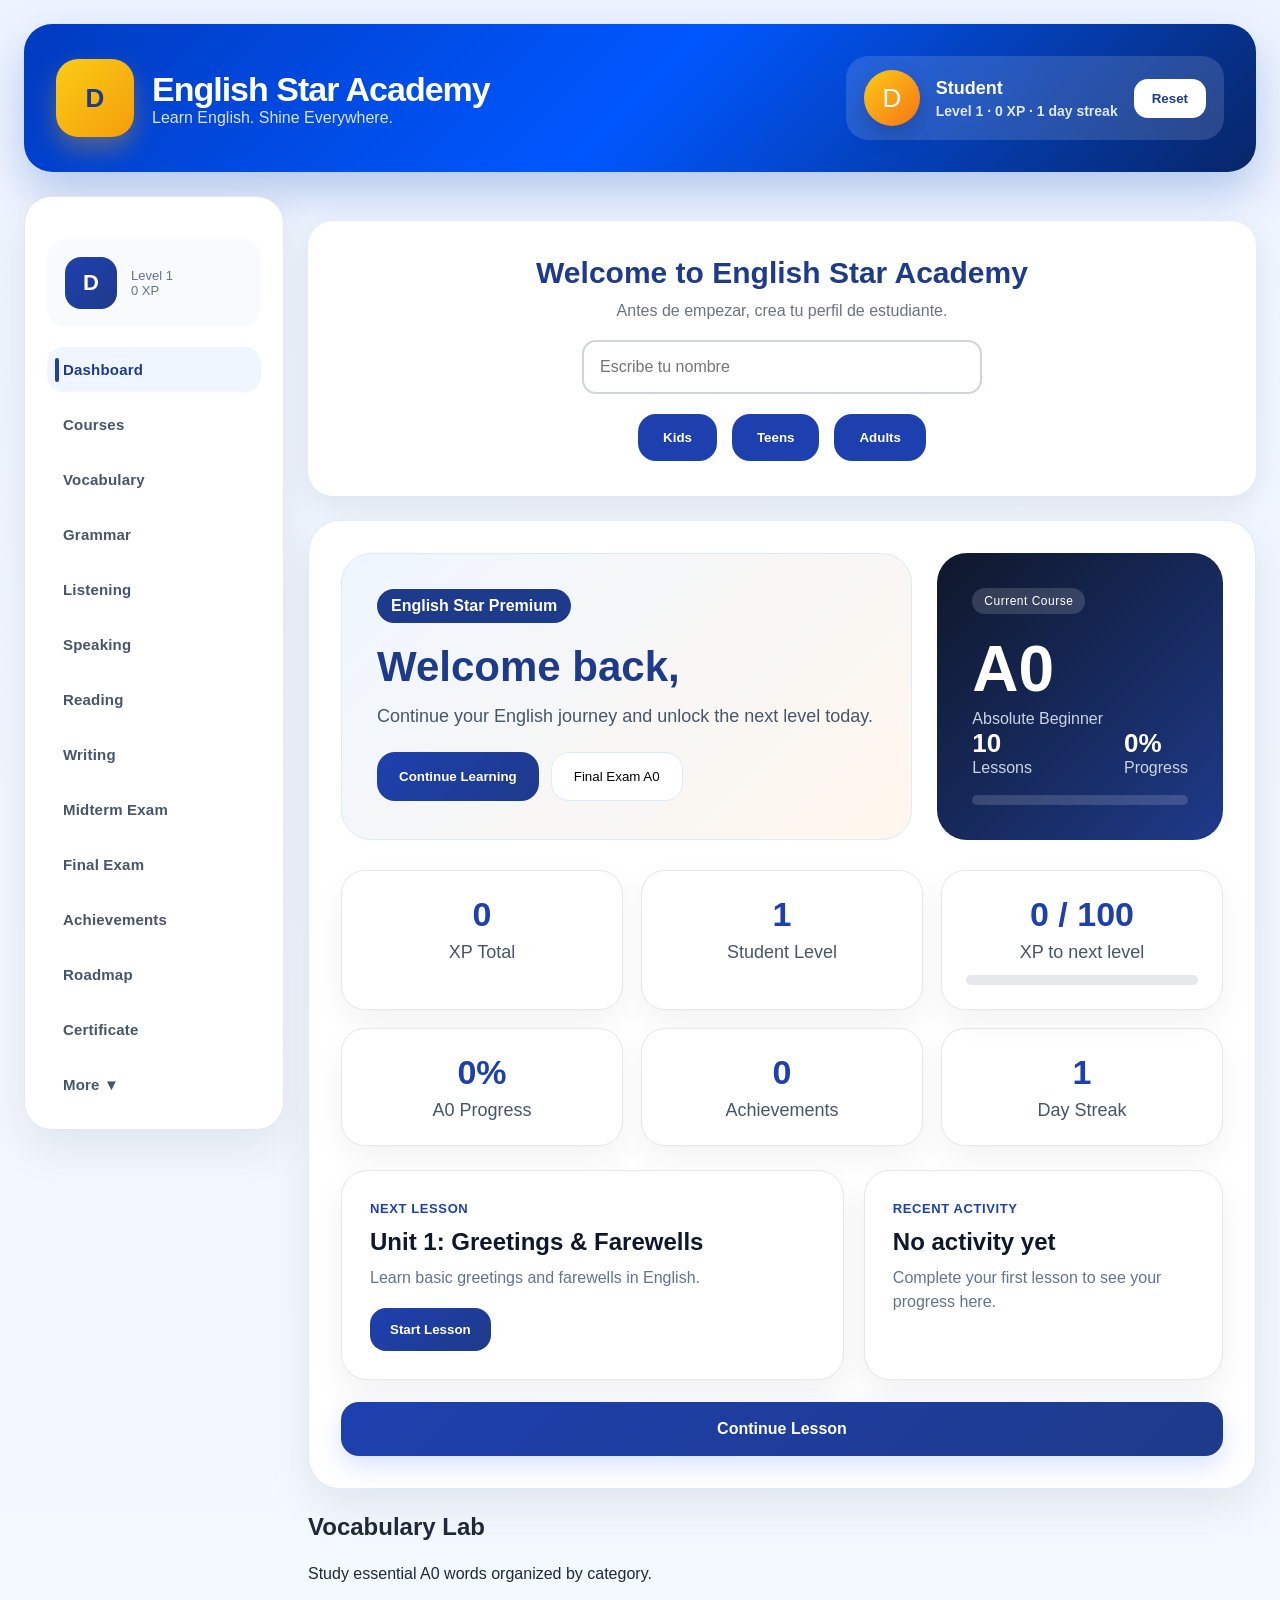
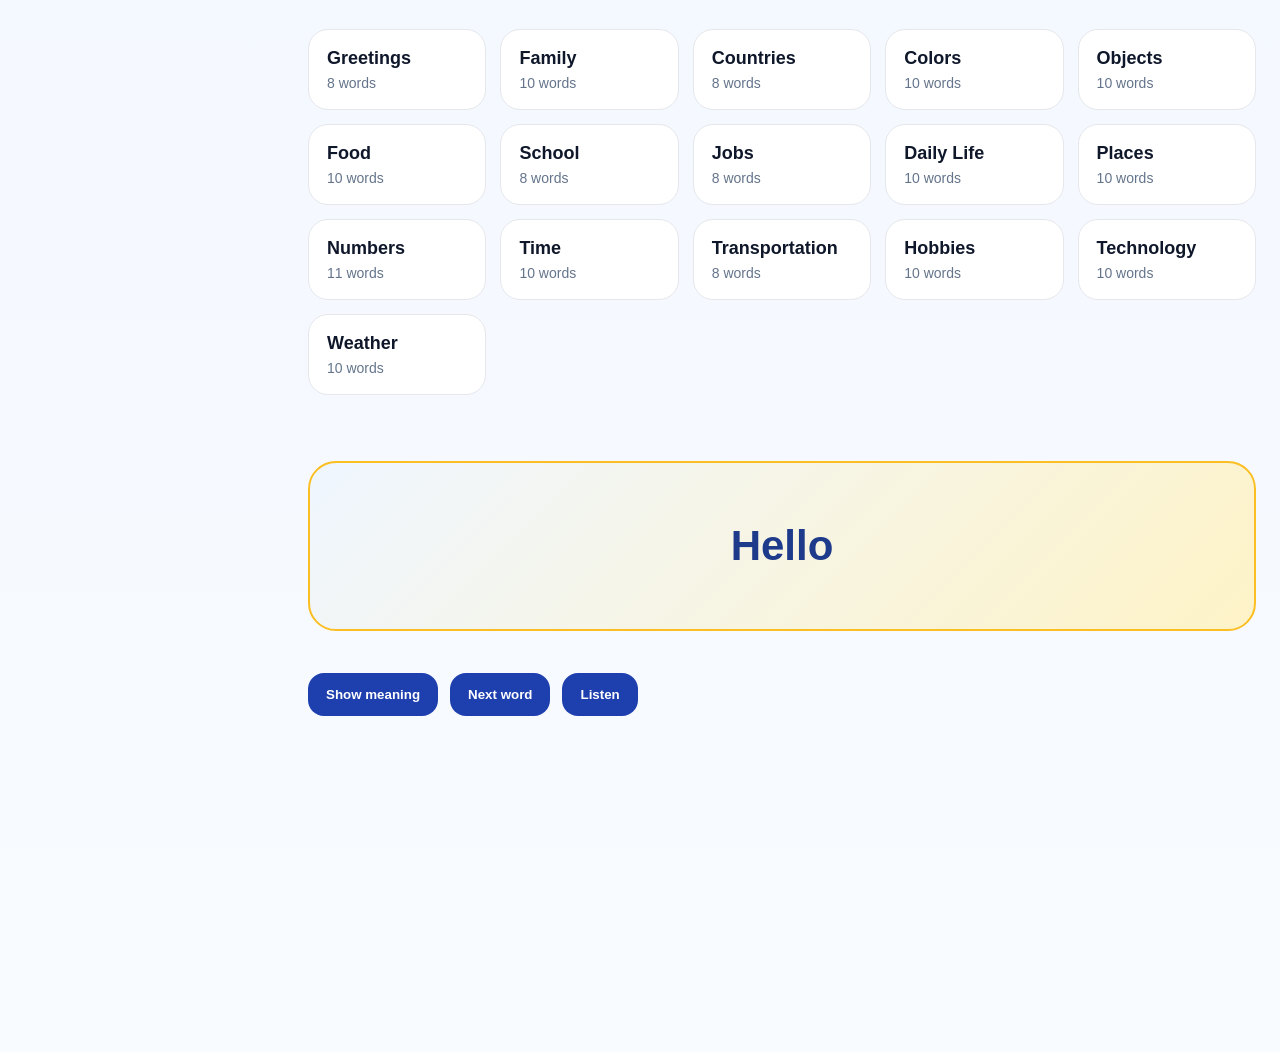
==== commit d2b9321a: "nueva actualizacion" ====
--- a/index-app.html
+++ b/index-app.html
@@ -75,6 +75,7 @@
 <button class="nav-item" onclick="showTab('achievementsSection', this)">Achievements</button>
 <button class="nav-item" onclick="showTab('roadmapSection', this)">Roadmap</button>
 <button class="nav-item" onclick="showTab('certificateSection', this)">Certificate</button>
+<button class="nav-item more-btn"onclick="toggleMobileMenu()">More ▼</button>
     </div>
   </aside>
 
--- a/css/style.css
+++ b/css/style.css
@@ -1,3 +1,12 @@
+:root{
+  --academy-blue: #1e40af;
+  --academy-blue-dark: #1e3a8a;
+
+  --academy-green: #22c55e;
+  --academy-green-dark: #16a34a;
+
+  --academy-gold: #fbbf24;
+}
 * {
   margin: 0;
   padding: 0;
@@ -29,7 +38,7 @@
 .logo {
   display: flex;
   align-items: center;
-  gap: 15px;
+  gap: 18px;
 }
 
 .logo-icon {
@@ -87,7 +96,7 @@
 .stats span {
   font-size: 28px;
   font-weight: bold;
-  color: #2563eb;
+  color: #1e40af;
 }
 
 .level-card {
@@ -186,7 +195,7 @@
 }
 
 .action-btn {
-  background: #2563eb;
+  background: #1e40af;
   color: white;
 }
 
@@ -207,7 +216,7 @@
 }
 
 .option:hover {
-  border-color: #2563eb;
+  border-color: #1e40af;
 }
 
 .result {
@@ -249,6 +258,7 @@
   border-radius: 14px;
   font-weight: bold;
   cursor: pointer;
+  
 }
 
 .header {
@@ -296,7 +306,7 @@
 
 .profile-options button {
   border: none;
-  background: #2563eb;
+  background: #1e40af;
   color: white;
   padding: 16px 25px;
   border-radius: 18px;
@@ -377,7 +387,7 @@
 .dash-card span {
     font-size: 48px;
     font-weight: 800;
-    color: #2563eb;
+    color: #1e40af;
     display: block;
     margin-bottom: 8px;
 }
@@ -391,7 +401,7 @@
   margin-top: 22px;
   width: 100%;
   border: none;
-  background: linear-gradient(135deg, #2563eb, #1e3a8a);
+  background: linear-gradient(135deg, #1e40af, #1e3a8a);
   color: white;
   padding: 18px;
   border-radius: 18px;
@@ -556,7 +566,7 @@
 }
 
 .main-nav a:hover {
-  background: #2563eb;
+  background: #1e40af;
   color: white;
 }
 
@@ -609,7 +619,7 @@
 
 .flash-actions button {
   border: none;
-  background: #2563eb;
+  background: #1e40af;
   color: white;
   padding: 14px 18px;
   border-radius: 16px;
@@ -683,7 +693,7 @@
 }
 
 .listening-option:hover {
-  border-color: #2563eb;
+  border-color: #1e40af;
 }
 
 .speaking-section {
@@ -708,7 +718,7 @@
 
 .speaking-card button {
   border: none;
-  background: #2563eb;
+  background: #1e40af;
   color: white;
   padding: 14px 18px;
   border-radius: 16px;
@@ -757,7 +767,7 @@
 .certificate-btn {
   margin-top: 18px;
   border: none;
-  background: #2563eb;
+  background: #1e40af;
   color: white;
   padding: 15px 22px;
   border-radius: 16px;
@@ -824,7 +834,7 @@
   background: #f8fafc;
   padding: 18px;
   border-radius: 18px;
-  border-left: 5px solid #2563eb;
+  border-left: 5px solid #1e40af;
   color: #1f2937 !important;
   font-size: 18px;
 }
@@ -867,7 +877,7 @@
   margin-top: 15px;
   margin-right: 10px;
   border: none;
-  background: #2563eb;
+  background: #1e40af;
   color: white;
   padding: 14px 18px;
   border-radius: 16px;
@@ -927,7 +937,7 @@
 }
 
 .reading-option:hover {
-  border-color: #2563eb;
+  border-color: #1e40af;
 }
 .tab-section {
   display: none;
@@ -950,7 +960,7 @@
 }
 
 .main-nav button:hover {
-  background: #2563eb;
+  background: #1e40af;
   color: white;
 }
 .module-box {
@@ -1011,13 +1021,13 @@
 }
 
 #writingInput:focus {
-  border-color: #2563eb;
+  border-color: #1e40af;
 }
 
 .writing-btn {
   margin-top: 15px;
   border: none;
-  background: #2563eb;
+  background: #1e40af;
   color: white;
   padding: 14px 18px;
   border-radius: 16px;
@@ -1072,7 +1082,7 @@
 }
 
 .exam-option:hover {
-  border-color: #2563eb;
+  border-color: #1e40af;
 }
 
 #examInput {
@@ -1088,7 +1098,7 @@
   margin-top: 15px;
   margin-right: 10px;
   border: none;
-  background: #2563eb;
+  background: #1e40af;
   color: white;
   padding: 14px 18px;
   border-radius: 16px;
@@ -1166,7 +1176,7 @@
 
 .main-nav button:hover,
 .main-nav a:hover {
-  background: #2563eb;
+  background: #1e40af;
   color: white;
   transform: translateY(-2px);
 }
@@ -1410,7 +1420,7 @@
 }
 
 .primary-cta {
-  background: linear-gradient(135deg, #2563eb, #1e3a8a);
+  background: linear-gradient(135deg, #1e40af, #1e3a8a);
   color: white;
   box-shadow: 0 14px 30px rgba(37,99,235,0.25);
 }
@@ -1568,7 +1578,7 @@
 .hero-btn-primary {
     background: linear-gradient(
         135deg,
-        #2563eb,
+        #1e40af,
         #1e3a8a
     );
 
@@ -1695,7 +1705,7 @@
 
 .lesson-btn:hover {
   transform: translateY(-4px);
-  border-color: #2563eb;
+  border-color: #1e40af;
   background: #eff6ff;
 }
 
@@ -1963,7 +1973,7 @@
   width: 48px;
   height: 48px;
   border-radius: 16px;
-  background: linear-gradient(135deg, #1e3a8a, #2563eb);
+  background: linear-gradient(135deg, #1e3a8a, #1e40af);
   color: white;
   display: grid;
   place-items: center;
@@ -2005,7 +2015,7 @@
 }
 
 .sidebar-menu button:focus {
-  background: linear-gradient(135deg, #2563eb, #1e3a8a);
+  background: linear-gradient(135deg, #1e40af, #1e3a8a);
   color: white;
 }
 
@@ -2205,7 +2215,7 @@
 
 .section-label {
   display: inline-block;
-  color: #2563eb;
+  color: #1e40af;
   font-size: 13px;
   font-weight: 800;
   text-transform: uppercase;
@@ -2229,7 +2239,7 @@
 .next-lesson-card button {
   margin-top: 18px;
   border: none;
-  background: linear-gradient(135deg, #2563eb, #1e3a8a);
+  background: linear-gradient(135deg, #1e40af, #1e3a8a);
   color: white;
   padding: 14px 20px;
   border-radius: 16px;
@@ -2251,7 +2261,7 @@
 
 .module-label {
   display: inline-block;
-  color: #2563eb;
+  color: #1e40af;
   font-size: 12px;
   font-weight: 800;
   text-transform: uppercase;
@@ -2274,7 +2284,7 @@
   width: 54px;
   height: 54px;
   border-radius: 18px;
-  background: linear-gradient(135deg, #2563eb, #1e3a8a);
+  background: linear-gradient(135deg, #1e40af, #1e3a8a);
   color: white;
   display: grid;
   place-items: center;
@@ -2300,7 +2310,7 @@
   width: 4px;
   height: 24px;
   border-radius: 999px;
-  background: #2563eb;
+  background: #1e40af;
 }
 .sidebar-student {
     margin: 20px 0;
@@ -2319,7 +2329,7 @@
 
     background: linear-gradient(
         135deg,
-        #2563eb,
+        #1e40af,
         #1e3a8a
     );
 
@@ -2352,7 +2362,7 @@
 
 .module-progress div {
   height: 100%;
-  background: linear-gradient(90deg, #2563eb, #1e3a8a);
+  background: linear-gradient(90deg, #1e40af, #1e3a8a);
   border-radius: 999px;
 }
 .lesson-view {
@@ -2387,7 +2397,7 @@
 
 .reading-box {
   background: #f8fafc;
-  border-left: 4px solid #2563eb;
+  border-left: 4px solid #1e40af;
   padding: 18px;
   border-radius: 16px;
   line-height: 1.7;
@@ -2414,7 +2424,7 @@
 }
 
 .option:hover {
-  border-color: #2563eb;
+  border-color: #1e40af;
   background: #eff6ff;
 }
 .lesson-objective {
@@ -2427,7 +2437,7 @@
 
 .lesson-objective span {
   display: block;
-  color: #2563eb;
+  color: #1e40af;
   font-size: 13px;
   font-weight: 800;
   text-transform: uppercase;
@@ -2459,7 +2469,7 @@
 
 .vocabulary-card:hover {
     transform: translateY(-4px);
-    border-color: #2563eb;
+    border-color: #1e40af;
     box-shadow: 0 12px 25px rgba(37,99,235,.15);
 }
 
@@ -2490,7 +2500,7 @@
 }
 
 .vocabulary-category-card:hover {
-  border-color: #2563eb;
+  border-color: #1e40af;
   transform: translateY(-3px);
 }
 
@@ -2519,7 +2529,7 @@
 }
 
 .writing-exercise-card strong {
-  color: #2563eb;
+  color: #1e40af;
 }
 
 .writing-exercise-card p {
@@ -2541,7 +2551,7 @@
 }
 
 .reading-text-card strong {
-  color: #2563eb;
+  color: #1e40af;
 }
 
 .reading-text-card p {
@@ -2594,7 +2604,7 @@
 .primary-btn {
   background: linear-gradient(
     135deg,
-    #2563eb,
+    #1e40af,
     #1e40af
   );
 
@@ -2638,7 +2648,7 @@
   height: 72px;
   margin: 0 auto 22px;
   border-radius: 22px;
-  background: linear-gradient(135deg, #2563eb, #1e3a8a);
+  background: linear-gradient(135deg, #1e40af, #1e3a8a);
   color: white;
   display: grid;
   place-items: center;
@@ -2671,4 +2681,547 @@
 .maintenance-card small {
   color: #94a3b8;
   font-weight: 700;
+}
+
+/* MOBILE RESPONSIVE FIX */
+
+@media (max-width: 768px) {
+
+  body {
+    overflow-x: hidden;
+  }
+
+  .app {
+    display: block !important;
+    width: 100%;
+    max-width: 100%;
+    padding: 14px;
+  }
+
+  .header {
+    flex-direction: column;
+    align-items: flex-start;
+    gap: 18px;
+    border-radius: 22px;
+    padding: 22px;
+  }
+
+  .logo {
+    width: 100%;
+  }
+
+  .logo h1 {
+    font-size: 24px;
+  }
+
+  .logo p {
+    font-size: 14px;
+  }
+
+  .header-profile {
+    width: 100%;
+    justify-content: space-between;
+    flex-wrap: wrap;
+  }
+
+  .sidebar {
+    position: relative !important;
+    top: 0;
+    width: 100%;
+    min-height: auto;
+    margin: 16px 0;
+    border-radius: 22px;
+    padding: 16px;
+  }
+
+  .sidebar-brand {
+    display: none;
+  }
+
+  .sidebar-student {
+    display: none;
+  }
+
+  .sidebar-menu {
+    display: grid;
+    grid-template-columns: repeat(2, 1fr);
+    gap: 10px;
+  }
+
+  .sidebar-menu button {
+    text-align: center;
+    padding: 12px;
+    font-size: 13px;
+  }
+
+  .dashboard-pro,
+  .content,
+  .vocabulary-section,
+  .grammar-section,
+  .listening-section,
+  .speaking-section,
+  .reading-section,
+  .writing-section,
+  .exam-section,
+  .achievements,
+  .level-roadmap,
+  .certificate-section,
+  #midtermSection {
+    grid-column: auto !important;
+    width: 100%;
+    padding: 20px;
+    border-radius: 22px;
+  }
+
+  .hero-banner {
+    grid-template-columns: 1fr;
+  }
+
+  .hero-content {
+    padding: 24px;
+  }
+
+  .hero-content h2 {
+    font-size: 28px;
+  }
+
+  .hero-content p {
+    font-size: 15px;
+  }
+
+  .hero-buttons {
+    flex-direction: column;
+  }
+
+  .hero-btn-primary,
+  .hero-btn-secondary {
+    width: 100%;
+  }
+
+  .hero-character {
+    padding: 24px;
+  }
+
+  .dashboard-grid {
+    grid-template-columns: 1fr !important;
+  }
+
+  .dash-card {
+    padding: 20px;
+  }
+
+  .dash-card span {
+    font-size: 34px;
+  }
+
+  .dashboard-bottom {
+    grid-template-columns: 1fr;
+  }
+
+  .content {
+    grid-template-columns: 1fr;
+  }
+
+  .lesson-card-content {
+    flex-direction: column;
+    align-items: flex-start;
+  }
+
+  .status-pill {
+    margin-top: 8px;
+  }
+
+  .roadmap-grid {
+    grid-template-columns: 1fr;
+  }
+
+  .vocabulary-categories {
+    grid-template-columns: 1fr;
+  }
+
+  .vocabulary-grid {
+    grid-template-columns: 1fr;
+  }
+
+  .exam-card {
+    padding: 20px;
+  }
+
+  input,
+  button {
+    max-width: 100%;
+  }
+}
+/* MOBILE POLISH */
+
+@media (max-width: 768px) {
+
+  .app {
+    padding: 10px;
+  }
+
+  .header {
+    padding: 18px;
+    gap: 16px;
+  }
+
+  .logo {
+    flex-direction: row;
+    align-items: center;
+  }
+
+  .logo-icon {
+    width: 70px;
+    height: 70px;
+    border-radius: 20px;
+    font-size: 28px;
+  }
+
+  .logo h1 {
+    font-size: 25px;
+    line-height: 1.1;
+  }
+
+  .header-profile {
+    padding: 14px;
+    border-radius: 22px;
+    gap: 14px;
+  }
+
+  .profile-avatar {
+    width: 56px;
+    height: 56px;
+    font-size: 24px;
+  }
+
+  .reset-btn {
+    padding: 12px 18px;
+  }
+
+  .sidebar {
+    padding: 14px;
+  }
+
+  .sidebar-menu {
+    grid-template-columns: repeat(3, 1fr);
+    gap: 8px;
+  }
+
+  .sidebar-menu button {
+    font-size: 12px;
+    padding: 11px 8px;
+    border-radius: 14px;
+  }
+
+  .dashboard-pro,
+  .content,
+  .vocabulary-section,
+  .grammar-section,
+  .listening-section,
+  .speaking-section,
+  .reading-section,
+  .writing-section,
+  .exam-section,
+  #midtermSection {
+    padding: 16px;
+  }
+
+  .hero-banner {
+    gap: 14px;
+  }
+
+  .hero-content h2 {
+    font-size: 24px;
+  }
+
+  .hero-character {
+    display: none;
+  }
+
+  .dashboard-grid {
+    gap: 12px;
+  }
+
+  .dash-card {
+    padding: 16px;
+    border-radius: 18px;
+  }
+
+  .module-box {
+    padding: 18px;
+    border-radius: 22px;
+  }
+
+  .module-header {
+    align-items: flex-start;
+    gap: 12px;
+  }
+
+  .module-header h3 {
+    font-size: 20px;
+  }
+
+  .module-number {
+    width: 44px;
+    height: 44px;
+    border-radius: 14px;
+    font-size: 18px;
+  }
+
+  .lesson-card-content {
+    padding: 16px;
+  }
+}
+/* MOBILE FINAL POLISH */
+
+@media (max-width: 768px) {
+
+  .header {
+    margin-bottom: 14px;
+  }
+
+  .header-profile {
+    display: grid;
+    grid-template-columns: auto 1fr auto;
+    align-items: center;
+  }
+
+  .reset-btn {
+    grid-column: 3;
+    grid-row: 1 / span 2;
+  }
+
+  .sidebar {
+    margin: 10px 0 16px;
+  }
+
+  .sidebar-menu {
+    grid-template-columns: repeat(3, 1fr);
+  }
+
+  .sidebar-menu button {
+    min-height: 44px;
+  }
+
+  .vocabulary-section,
+  .dashboard-pro,
+  .content {
+    margin-top: 0;
+  }
+
+  .vocabulary-section h2,
+  .dashboard-pro h2,
+  .content h2 {
+    font-size: 26px;
+  }
+}
+@media (max-width: 768px) {
+  .sidebar-menu button:nth-last-child(1),
+  .sidebar-menu button:nth-last-child(2),
+  .sidebar-menu button:nth-last-child(3) {
+    display: none;
+  }
+}
+/* MOBILE BOTTOM NAV */
+
+@media (max-width: 768px) {
+
+  body {
+    padding-bottom: 82px;
+  }
+
+  .sidebar {
+    position: sticky !important;
+    bottom: 0;
+    z-index: 999;
+    margin: 0;
+    border-radius: 22px 22px 0 0;
+    padding: 10px;
+    box-shadow: 0 -12px 30px rgba(15, 23, 42, 0.12);
+  }
+
+  .sidebar-menu {
+    display: grid;
+    grid-template-columns: repeat(5, 1fr);
+    gap: 6px;
+  }
+
+  .sidebar-menu button {
+    font-size: 11px;
+    padding: 10px 4px;
+    min-height: 44px;
+    border-radius: 14px;
+  }
+
+  .sidebar-menu button:nth-child(n+6) {
+    display: none;
+  }
+}
+@media (max-width:768px){
+
+  .sidebar-menu button:nth-child(n+6):not(.more-btn){
+    display:none;
+  }
+
+  .sidebar-menu.expanded button{
+    display:block;
+  }
+
+  .more-btn{
+    display:block !important;
+    background:#1e40af;
+    color:white;
+  }
+
+}
+@media (max-width:768px){
+
+  .sidebar-menu {
+    display: grid !important;
+    grid-template-columns: repeat(3, 1fr) !important;
+    gap: 10px !important;
+  }
+
+  .sidebar-menu button {
+    width: 100%;
+    min-height: 46px;
+    font-size: 12px;
+    white-space: normal;
+  }
+
+  .sidebar-menu button:nth-child(n+6):not(.more-btn){
+    display:none;
+  }
+
+  .sidebar-menu.expanded button{
+    display:block !important;
+  }
+
+  .more-btn{
+    display:block !important;
+    background:#1e40af !important;
+    color:white !important;
+  }
+}
+
+/* MOBILE PREMIUM RESPONSIVE */
+
+@media (max-width: 768px) {
+
+  .header {
+    padding: 16px;
+    border-radius: 24px;
+  }
+
+  .logo-icon {
+    width: 64px;
+    height: 64px;
+    font-size: 26px;
+  }
+
+  .logo h1 {
+    font-size: 24px;
+  }
+
+  .header-profile {
+    padding: 14px;
+    border-radius: 22px;
+  }
+
+  .sidebar {
+    margin-top: 14px;
+    border-radius: 24px;
+  }
+
+  .sidebar-menu {
+    display: grid !important;
+    grid-template-columns: repeat(3, 1fr) !important;
+    gap: 10px !important;
+  }
+
+  .sidebar-menu button {
+    min-height: 48px;
+    border-radius: 16px;
+    font-size: 12px;
+    font-weight: 800;
+  }
+
+  .hero-content {
+    padding: 24px;
+    border-radius: 24px;
+  }
+
+  .hero-badge {
+    font-size: 12px;
+    padding: 8px 14px;
+  }
+
+  .hero-content h2 {
+    font-size: 28px;
+    line-height: 1.15;
+  }
+
+  .hero-content p {
+    font-size: 15px;
+  }
+
+  .dashboard-pro,
+  .content,
+  .vocabulary-section,
+  .grammar-section,
+  .listening-section,
+  .speaking-section,
+  .reading-section,
+  .writing-section,
+  .exam-section,
+  #midtermSection {
+    margin-top: 14px;
+    padding: 18px;
+    border-radius: 26px;
+  }
+}
+
+@media (max-width:768px){
+
+  .hero-content{
+      padding:20px;
+  }
+
+  .hero-content h2{
+      font-size:22px;
+      margin-bottom:10px;
+  }
+
+  .hero-content p{
+      font-size:14px;
+      margin-bottom:14px;
+  }
+
+}
+@media (max-width:768px){
+
+  .reset-btn{
+      padding:10px 14px;
+      font-size:14px;
+  }
+
+}
+@media (max-width:768px){
+
+  .vocab-card{
+      padding:18px;
+      min-height:80px;
+  }
+
+}
+@media (max-width:768px){
+
+  .sidebar-menu.expanded button:nth-child(n+6){
+    display:block !important;
+  }
+
+  .sidebar-menu.expanded .more-btn{
+    grid-column: span 3;
+  }
+
 }
